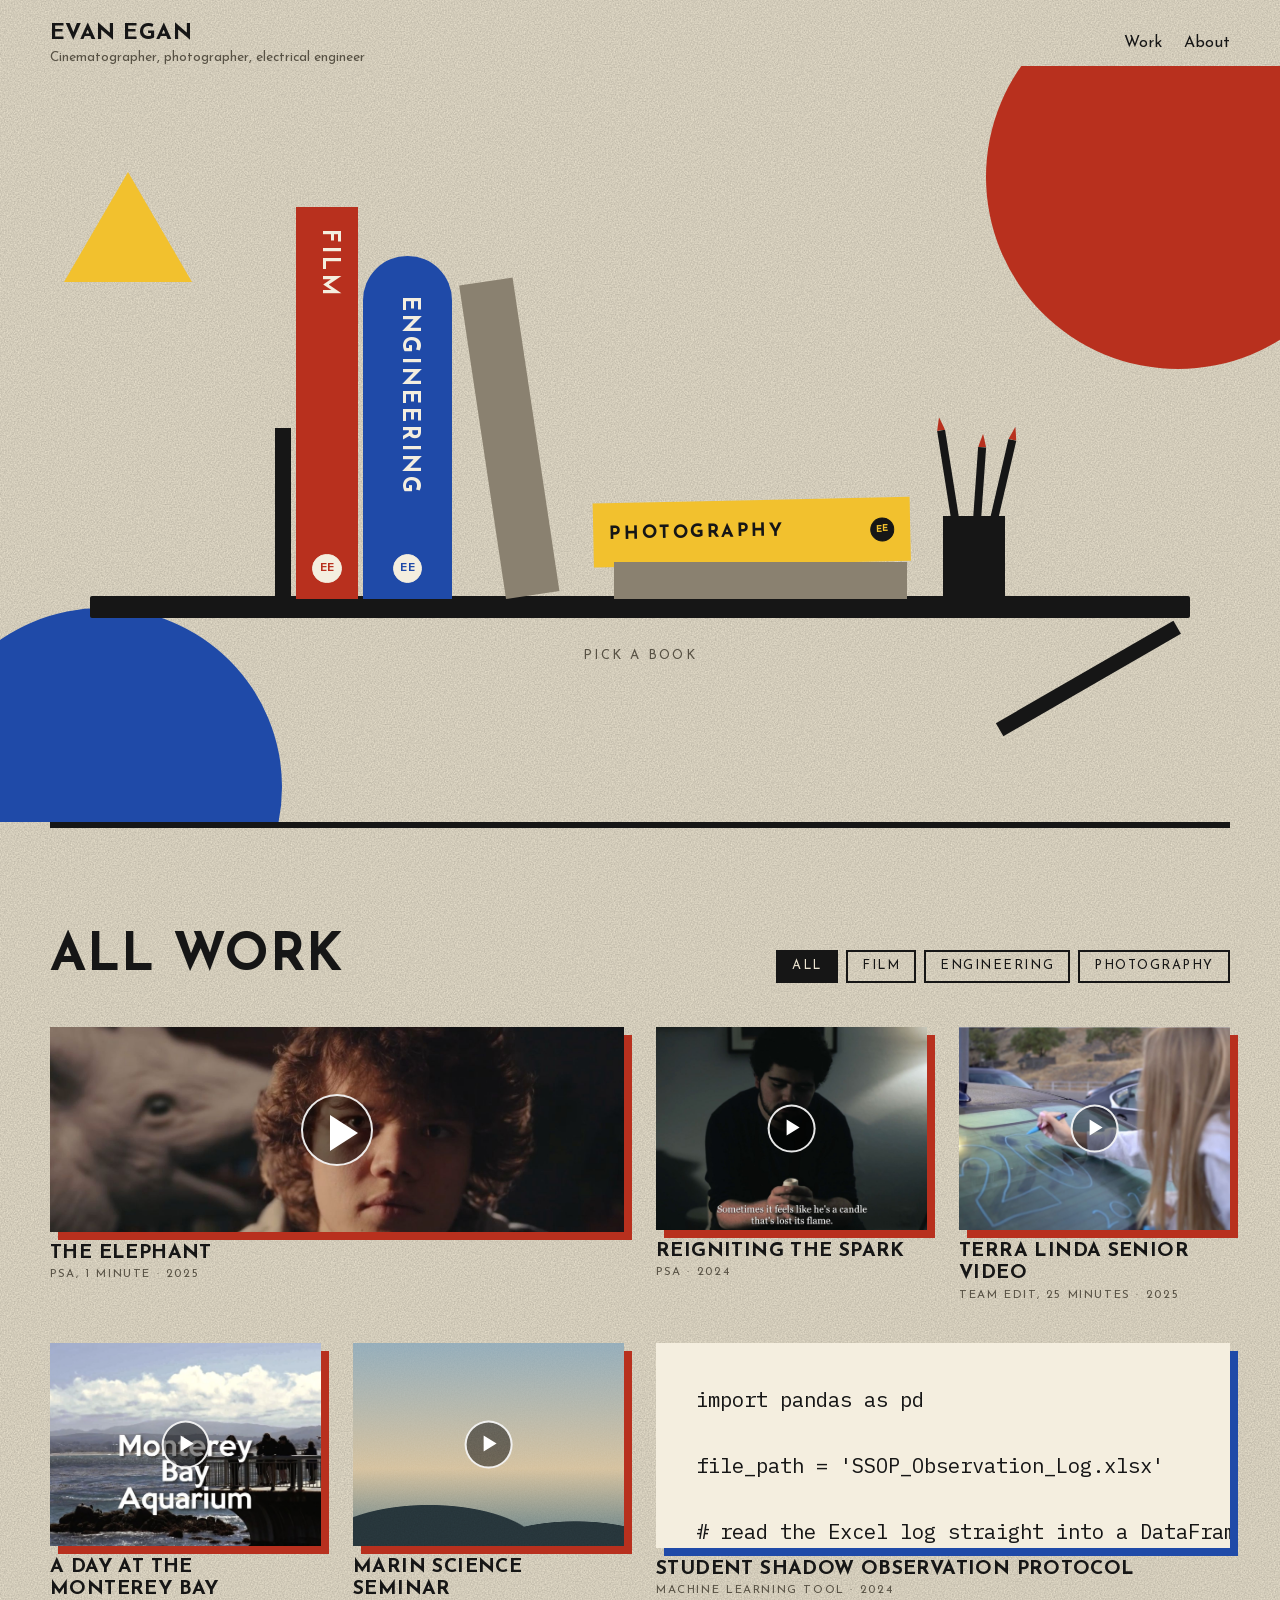
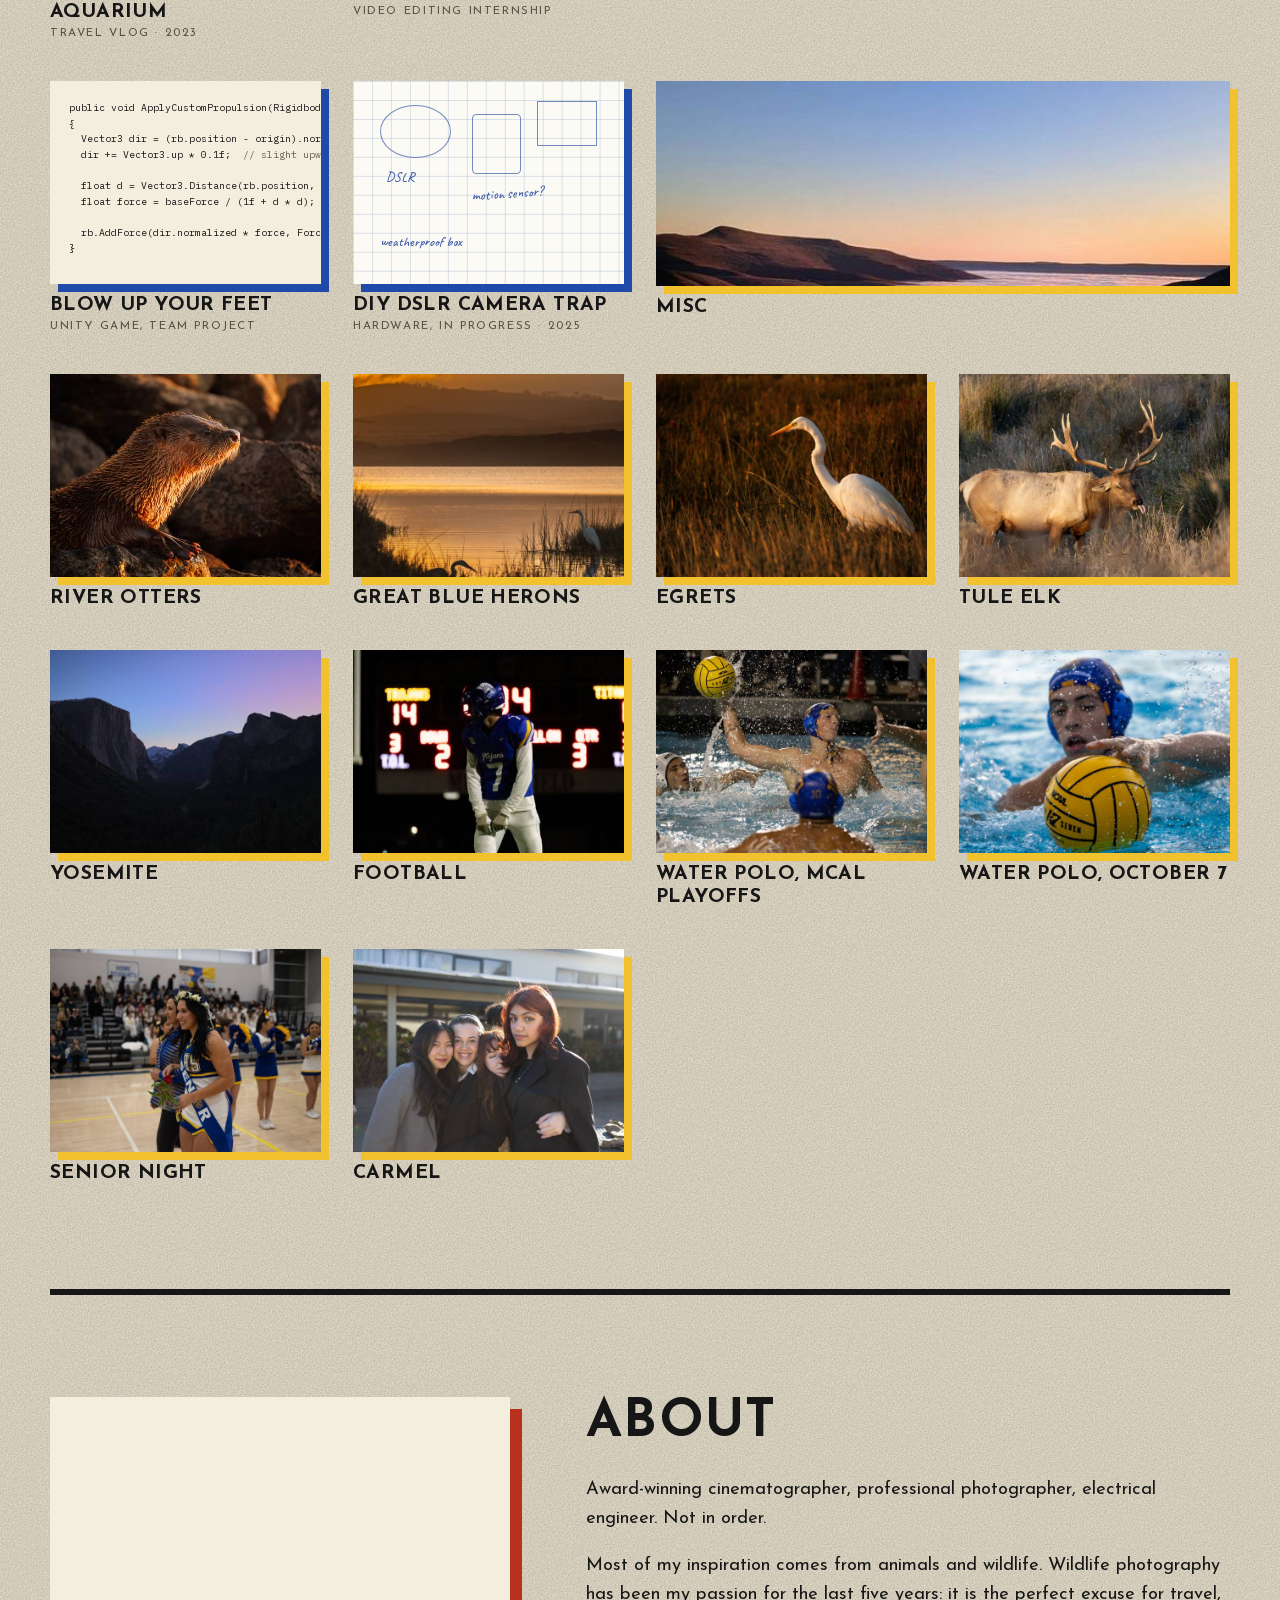
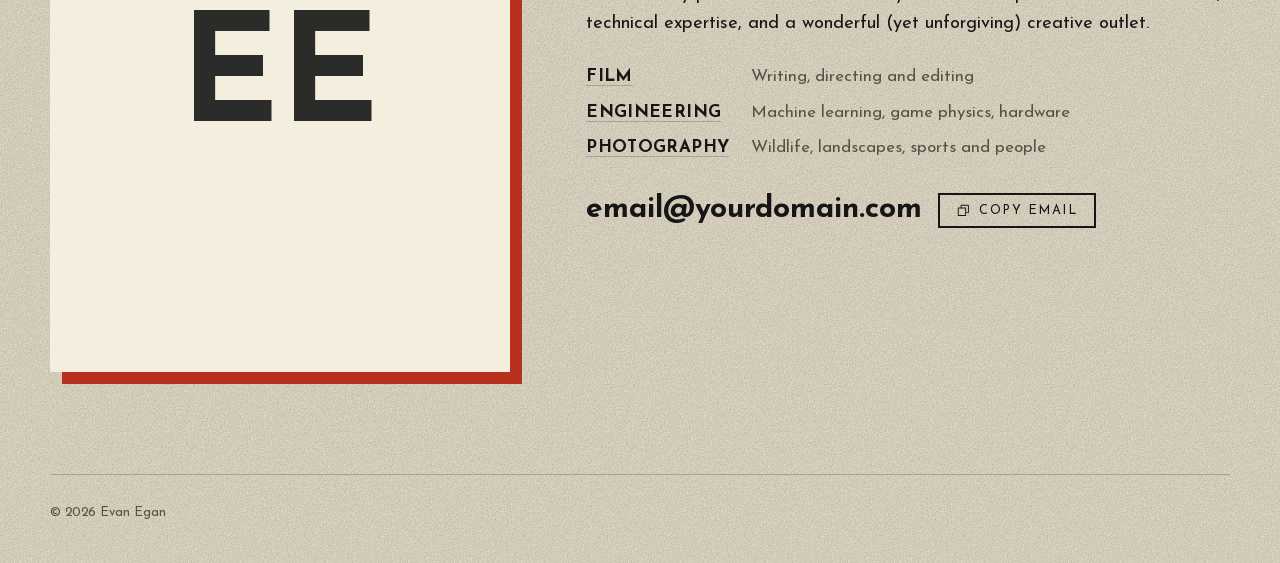
==== index.html @ d3a8f688 "Portfolio: Bauhaus bookshelf with photo, film and engineering books Static site, no build step. Cont" ====
<!doctype html>
<html lang="en">
<head>
<meta charset="utf-8">
<meta name="viewport" content="width=device-width, initial-scale=1, viewport-fit=cover">
<title>Evan Egan | Films, photographs, design &amp; software</title>
<meta name="description" content="Portfolio of Evan Egan: films, photographs, design and software, arranged as books on a shelf.">
<meta property="og:title" content="Evan Egan">
<meta property="og:description" content="Films, photographs, design and software, arranged as books on a shelf.">
<meta property="og:type" content="website">
<meta name="theme-color" content="#ece4d0">
<link rel="icon" href="data:image/svg+xml,%3Csvg xmlns='http://www.w3.org/2000/svg' viewBox='0 0 64 64'%3E%3Crect width='64' height='64' rx='14' fill='%23b8301e'/%3E%3Ctext x='32' y='42' font-family='Georgia,serif' font-size='28' text-anchor='middle' fill='%23f4eedf'%3EEE%3C/text%3E%3C/svg%3E">
<link rel="preload" href="assets/fonts/JosefinSans-normal-400_700.woff2" as="font" type="font/woff2" crossorigin>
<link rel="stylesheet" href="fonts.css">
<link rel="stylesheet" href="styles.css">
</head>
<body>
<!--BODY-->

<div id="site">
  <header class="site-head" id="top">
    <a class="brand" href="#top"><h1 class="name" id="siteName">Evan Egan</h1><span class="role" id="siteRole"></span></a>
    <nav class="nav" aria-label="Sections"><a href="#work">Work</a><a href="#about">About</a></nav>
  </header>

  <main>
    <section class="hero" aria-label="Bookshelf">
      <div class="decor" id="decor" aria-hidden="true"></div>
      <div class="scene" id="scene"><div class="row" id="row"></div><div class="plank"></div></div>
      <p class="hint">Pick a book</p>
    </section>

    <hr class="rule">

    <section class="section" id="work" aria-labelledby="workTitle">
      <div class="sec-head">
        <h2 class="sec-title" id="workTitle">All work</h2>
        <div class="filters" id="filters" role="group" aria-label="Filter by discipline"></div>
      </div>
      <ul class="cards" id="cards"></ul>
    </section>

    <hr class="rule">

    <section class="section" id="about" aria-labelledby="aboutTitle">
      <div class="about-grid">
        <div class="portrait" id="portrait"></div>
        <div class="about-text">
          <h2 class="sec-title" id="aboutTitle">About</h2>
          <div id="aboutText"></div>
          <dl class="disc" id="disc"></dl>
          <div class="contact" data-copy-scope>
            <p class="avail" id="avail"></p>
            <div class="email-row"><span class="email" id="email" data-copy-src></span><button class="btn" id="copyEmail" data-copy="">Copy email</button></div>
            <div class="email-row" id="resumeRow"></div>
            <ul class="links" id="links"></ul>
          </div>
        </div>
      </div>
    </section>
  </main>

  <footer class="site-foot"><span id="copyright"></span><span id="loc"></span></footer>
</div>

<div class="reader" id="reader" hidden role="dialog" aria-modal="true" aria-labelledby="rTitle">
  <div class="r-top">
    <button class="btn" id="closeBtn">← Shelf</button>
    <h2 class="r-title" id="rTitle"></h2>
    <div class="r-actions"><button class="btn hide-sm" id="tocBtn">Contents</button><button class="btn hide-sm" id="shareBtn">Copy link</button></div>
  </div>
  <div class="stage">
    <div class="spread" id="spread"><div class="page" id="pageL"></div><div class="page" id="pageR"></div></div>
  </div>
  <div class="r-bot">
    <button class="btn" id="prevBtn" aria-label="Previous page">←</button>
    <div class="scrub"><div class="scrub-bar" id="scrubBar" role="group" aria-label="Sections"></div><p class="scrub-label" id="scrubLabel"></p></div>
    <button class="btn" id="nextBtn" aria-label="Next page">→</button>
  </div>
  <p class="sr-only" aria-live="polite" id="live"></p>
</div>

<div class="lightbox" id="lb" hidden role="dialog" aria-modal="true" aria-label="Media viewer">
  <div class="lb-top"><span class="lb-count" id="lbCount"></span><button class="btn" id="lbClose">Close</button></div>
  <div class="lb-stage"><div class="lb-media" id="lbMedia"></div></div>
  <div class="lb-bot"><button class="btn" id="lbPrev" aria-label="Previous">←</button><p class="lb-cap" id="lbCap"></p><button class="btn" id="lbNext" aria-label="Next">→</button></div>
</div>

<noscript><p style="padding:24px;font:16px/1.5 system-ui,sans-serif">This portfolio needs JavaScript to open its books. Write to email@yourdomain.com and I’ll send links directly.</p></noscript>

<script src="assets/photos/ratios.js"></script>
<script src="content.js"></script>
<script src="app.js"></script>
<!--/BODY-->
</body>
</html>
---- fonts.css ----
/* Self-hosted Google Fonts (SIL Open Font License), latin subset. */
@font-face {
  font-family: 'Archivo';
  font-style: normal;
  font-weight: 400 800;
  font-stretch: 62% 125%;
  font-display: swap;
  src: url(assets/fonts/Archivo-normal-400_800.woff2) format('woff2');
  unicode-range: U+0000-00FF, U+0131, U+0152-0153, U+02BB-02BC, U+02C6, U+02DA, U+02DC, U+0304, U+0308, U+0329, U+2000-206F, U+20AC, U+2122, U+2191, U+2193, U+2212, U+2215, U+FEFF, U+FFFD;
}
@font-face {
  font-family: 'Caveat';
  font-style: normal;
  font-weight: 500 700;
  font-display: swap;
  src: url(assets/fonts/Caveat-normal-500_700.woff2) format('woff2');
  unicode-range: U+0000-00FF, U+0131, U+0152-0153, U+02BB-02BC, U+02C6, U+02DA, U+02DC, U+0304, U+0308, U+0329, U+2000-206F, U+20AC, U+2122, U+2191, U+2193, U+2212, U+2215, U+FEFF, U+FFFD;
}
@font-face {
  font-family: 'IBM Plex Mono';
  font-style: normal;
  font-weight: 400;
  font-display: swap;
  src: url(assets/fonts/IBMPlexMono-normal-400.woff2) format('woff2');
  unicode-range: U+0000-00FF, U+0131, U+0152-0153, U+02BB-02BC, U+02C6, U+02DA, U+02DC, U+0304, U+0308, U+0329, U+2000-206F, U+20AC, U+2122, U+2191, U+2193, U+2212, U+2215, U+FEFF, U+FFFD;
}
@font-face {
  font-family: 'IBM Plex Mono';
  font-style: normal;
  font-weight: 500;
  font-display: swap;
  src: url(assets/fonts/IBMPlexMono-normal-500.woff2) format('woff2');
  unicode-range: U+0000-00FF, U+0131, U+0152-0153, U+02BB-02BC, U+02C6, U+02DA, U+02DC, U+0304, U+0308, U+0329, U+2000-206F, U+20AC, U+2122, U+2191, U+2193, U+2212, U+2215, U+FEFF, U+FFFD;
}
@font-face {
  font-family: 'Josefin Sans';
  font-style: normal;
  font-weight: 400 700;
  font-display: swap;
  src: url(assets/fonts/JosefinSans-normal-400_700.woff2) format('woff2');
  unicode-range: U+0000-00FF, U+0131, U+0152-0153, U+02BB-02BC, U+02C6, U+02DA, U+02DC, U+0304, U+0308, U+0329, U+2000-206F, U+20AC, U+2122, U+2191, U+2193, U+2212, U+2215, U+FEFF, U+FFFD;
}
---- styles.css ----
/* Layout: the shelf is the hero; under it sit the full work grid and the about sheet.
   Books open into a reader over a dimmed view of the page.
   Bauhaus: cream ground, primary red / blue / yellow and black, Josefin Sans, square corners throughout.
   One accent (red) for interface states. */
:root{
  --noise:url("data:image/svg+xml,%3Csvg xmlns='http://www.w3.org/2000/svg' width='220' height='220'%3E%3Cfilter id='n'%3E%3CfeTurbulence type='fractalNoise' baseFrequency='.7' numOctaves='3' stitchTiles='stitch'/%3E%3CfeColorMatrix values='0 0 0 0 0 0 0 0 0 0 0 0 0 0 0 0 0 0 .22 0'/%3E%3C/filter%3E%3Crect width='220' height='220' filter='url(%23n)'/%3E%3C/svg%3E");
  --u:1.2px; --gutter:16px;
  --f-mono:'IBM Plex Mono',ui-monospace,Menlo,monospace; --f-hand:'Caveat','Bradley Hand',cursive;
  --plank-fill:transparent; --book-fill:transparent;
  --bgc:#ece4d0; --bg:var(--noise),#ece4d0;
  --ink:#161616; --muted:#575144; --faint:rgba(22,22,22,.22);
  --veil:rgba(22,20,17,.8); --veil-strong:rgba(14,13,11,.94);   /* the page behind an open book is dimmed, not hidden */
  --paper:#f4eedf; --paper-bg:#f4eedf; --paper-ink:#161616; --paper-muted:#665e4e; --edge:#d8cfb8; --pencil:#b8301e; --accent:#b8301e; --link:#b8301e;
  --f-spine:'Josefin Sans',sans-serif; --f-title:'Josefin Sans',sans-serif; --f-body:'Josefin Sans',sans-serif; --f-ui:'Josefin Sans',sans-serif;
  --sp-size:17; --sp-weight:700; --sp-case:uppercase; --sp-ls:.14em; --t-weight:700; --t-case:uppercase; --t-ls:.02em;
  --line:#161616; --line-w:3px; --radius:0px;
  --b1:#b8301e; --b2:#1f4aa8; --b3:#f2c12e; --b4:#161616; --b5:#f4eedf; --b6:#8a8170;
  --f1:#f4eedf; --f2:#f4eedf; --f3:#161616; --f4:#f2c12e; --f5:#161616; --f6:#f4eedf;
  --pp:#f7f3e8; --pp-ink:#161616; --pp-muted:#665e4e; --pp-edge:#ddd5c0;   /* photo book paper */
}
/* ===== base ===== */
*{box-sizing:border-box}
[hidden]{display:none!important}
html{scroll-behavior:smooth}
body{margin:0;background:var(--bg);background-color:var(--bgc);color:var(--ink);font-family:var(--f-body);font-size:17px;line-height:1.5;padding-inline:var(--gutter);-webkit-font-smoothing:antialiased}
.ico{width:1.15em;height:1.15em;fill:currentColor;flex:none}
body.locked{overflow:hidden}
img{max-width:100%}
button{font:inherit;color:inherit}
a{color:inherit}
:focus-visible{outline:2px solid var(--accent);outline-offset:3px}
.sr-only{position:absolute;width:1px;height:1px;margin:-1px;padding:0;overflow:hidden;clip:rect(0 0 0 0);white-space:nowrap;border:0}
/* header */
.site-head{position:relative;z-index:3;display:flex;align-items:center;flex-wrap:wrap;gap:14px 28px;max-width:1180px;margin:0 auto;padding-block:22px 0}
.brand{display:flex;flex-direction:column;gap:3px;text-decoration:none;margin-right:auto;min-width:0}
.brand .name{margin:0;font-family:var(--f-title);font-weight:var(--t-weight);text-transform:var(--t-case);letter-spacing:var(--t-ls);font-size:1.4rem;line-height:1.05}
.brand .role{font-family:var(--f-ui);font-size:.86rem;color:var(--muted);line-height:1.3}
.nav{display:flex;gap:22px}
.nav a{font-family:var(--f-ui);text-decoration:none;font-size:1rem;padding-block:4px;border-bottom:var(--line-w) solid transparent}
.nav a:hover{border-bottom-color:currentColor}
/* hero + shelf */
.hero{position:relative;margin-inline:calc(var(--gutter) * -1);padding-inline:var(--gutter);min-height:clamp(520px,84vh,980px);min-height:clamp(520px,84dvh,980px);display:flex;flex-direction:column;justify-content:center;padding-block:56px 72px;overflow:hidden}
.decor{position:absolute;inset:0;pointer-events:none;z-index:0}
.decor .d{position:absolute}
.scene{position:relative;z-index:1;width:100%;max-width:1100px;margin:0 auto}
.row{display:flex;align-items:flex-end;justify-content:center;gap:calc(var(--u)*4);padding-inline:calc(var(--u)*24);position:relative;z-index:2;margin-bottom:calc(var(--line-w) * -1)}
.plank{position:relative;height:calc(var(--u)*20);border:var(--line-w) solid var(--line);background:var(--plank-fill);border-radius:2px}
.hint{position:relative;z-index:1;text-align:center;margin:28px 0 0;font-family:var(--f-hand);font-size:1.15rem;color:var(--muted)}
.hint{font-family:var(--f-ui);font-size:.82rem;letter-spacing:.18em;text-transform:uppercase}
.book{position:relative;flex:none;width:calc(var(--w) * var(--u));height:calc(var(--h) * var(--u));
  background:var(--fill,var(--book-fill));border:var(--line-w) solid var(--line);color:var(--line);
  border-radius:calc(var(--u)*3) calc(var(--u)*3) 0 0;padding:calc(var(--u)*16) 0 calc(var(--u)*12);
  display:flex;flex-direction:column;align-items:center;justify-content:space-between;gap:calc(var(--u)*8);cursor:pointer;font-family:var(--f-spine);
  transition:transform .32s cubic-bezier(.3,.7,.3,1);animation:rise .7s cubic-bezier(.2,.7,.2,1) backwards;animation-delay:calc(var(--i,0) * 70ms + 120ms)}
.book:hover,.book:focus-visible{transform:translateY(calc(var(--u)*-12))}
.book.pulled{transform:translateY(calc(var(--u)*-44));transition-duration:.24s}
.sp-title{writing-mode:vertical-rl;font-size:calc(var(--u) * var(--sp-size));font-weight:var(--sp-weight);text-transform:var(--sp-case);letter-spacing:var(--sp-ls);line-height:1;white-space:nowrap}
.mark{display:grid;place-items:center;flex:none;width:calc(var(--u)*22);height:calc(var(--u)*22);border:1.5px solid currentColor;border-radius:50%;font-family:var(--f-spine);font-size:calc(var(--u)*8.5);font-weight:700;letter-spacing:.02em}
.peek{position:absolute;left:50%;bottom:calc(100% + var(--u)*14);transform:translate(-50%,6px);white-space:nowrap;writing-mode:horizontal-tb;font-family:var(--f-hand);font-size:max(15px,calc(var(--u)*17));line-height:1;color:var(--accent);opacity:0;pointer-events:none;transition:opacity .2s,transform .2s;text-transform:none;letter-spacing:0;font-weight:700}
.book:hover .peek,.book:focus-visible .peek{opacity:1;transform:translate(-50%,0)}
.ribbon{position:absolute;top:calc(var(--u)*-20);left:60%;width:calc(var(--u)*7);height:calc(var(--u)*32);background:var(--accent);z-index:-1;clip-path:polygon(0 0,100% 0,100% 100%,50% 84%,0 100%);transform:rotate(8deg);transform-origin:bottom}
.book:not(.marked) .ribbon{display:none}
.lean{transform:rotate(-8.5deg);transform-origin:bottom left;margin-left:calc(var(--u)*36);cursor:default;animation:none}
.lean:hover{transform:rotate(-8.5deg)}
.gap{width:calc(var(--u)*24);flex:none}
.stack{display:flex;flex-direction:column;align-items:center;flex:none}
.flat{height:calc(var(--h) * var(--u));border-radius:0 calc(var(--u)*4) calc(var(--u)*4) 0;flex-direction:row;padding:0 calc(var(--u)*12)}
.flat .sp-title{writing-mode:horizontal-tb;font-size:calc(var(--u) * var(--sp-size) * .8)}
.flat .mark{width:calc(var(--u)*18);height:calc(var(--u)*18);font-size:calc(var(--u)*7)}
.flat .peek{bottom:calc(100% + var(--u)*10)}
.flat.top{transform:rotate(-1.2deg) translateX(calc(var(--u)*-6));transform-origin:bottom}
.flat.top:hover,.flat.top:focus-visible{transform:rotate(-1.2deg) translate(calc(var(--u)*-6),calc(var(--u)*-6))}
.flat.top.pulled{transform:rotate(-1.2deg) translate(calc(var(--u)*-6),calc(var(--u)*-26))}
.flat.under{cursor:default;margin-top:calc(var(--line-w) * -1);animation:none}
.flat.under:hover{transform:none}
.bookend{flex:none;width:calc(var(--u)*12);height:calc(var(--u)*128);border:var(--line-w) solid var(--line);border-bottom:0}
.cup{flex:none;position:relative;width:calc(var(--u)*46);height:calc(var(--u)*62);margin-left:calc(var(--u)*14);border:var(--line-w) solid var(--line);border-radius:0 0 calc(var(--u)*7) calc(var(--u)*7)}
.pencil{position:absolute;bottom:60%;width:calc(var(--u)*6);height:calc(var(--u)*90);border:var(--line-w) solid var(--line);transform-origin:bottom;z-index:-1}
.pencil::before{content:"";position:absolute;top:calc(var(--u)*-10);left:calc(var(--line-w) * -1);right:calc(var(--line-w) * -1);height:calc(var(--u)*10);background:var(--line);clip-path:polygon(50% 0,100% 100%,0 100%)}
@keyframes rise{from{opacity:0;transform:translateY(calc(var(--u)*30))}}
/* look-specific shelf treatments */
.book{background:var(--c);color:var(--fc);border:0;border-radius:0}
.book[data-fill="5"]{border:3px solid #161616}
.book[data-fill="2"]{border-radius:calc(var(--w) * var(--u) / 2) calc(var(--w) * var(--u) / 2) 0 0;padding-top:calc(var(--u)*30)}
.mark{background:var(--fc);color:var(--c);border-color:var(--fc)}
.plank{background:#161616;border:0;height:calc(var(--u)*16)}
:is(.bookend,.cup,.pencil){background:#161616;border:0;border-radius:0}
.pencil::before{left:0;right:0;background:#b8301e}
.flat.under{background:#8a8170;border:0}
.lean{background:#8a8170;border:0}
.peek{font-family:var(--f-ui);font-size:max(12px,calc(var(--u)*12));text-transform:uppercase;letter-spacing:.14em;background:#161616;color:#f4eedf;padding:6px 10px 4px}
/* decor pieces */
/* sections */
.section{position:relative;z-index:1;max-width:1180px;margin:0 auto;padding-block:clamp(56px,8vw,104px)}
.rule{border:0;border-top:var(--line-w) solid var(--line);max-width:1180px;margin:0 auto;opacity:.75}
.rule{border-top-width:6px;opacity:1}
.sec-head{display:flex;align-items:end;justify-content:space-between;flex-wrap:wrap;gap:16px 28px;margin-bottom:clamp(28px,4vw,44px)}
.sec-title{margin:0;font-family:var(--f-title);font-weight:var(--t-weight);text-transform:var(--t-case);letter-spacing:var(--t-ls);font-size:clamp(30px,4.4vw,52px);line-height:1}
.filters{display:flex;flex-wrap:wrap;gap:8px}
.chip{font-family:var(--f-ui);font-size:.88rem;padding:6px 14px;border-radius:999px;border:1.5px solid var(--faint);background:transparent;cursor:pointer;line-height:1.3}
.chip:hover{border-color:var(--ink)}
.chip[aria-pressed="true"]{background:var(--ink);color:var(--bgc);border-color:var(--ink)}
.chip{border-radius:0}
.chip{font-size:.8rem;letter-spacing:.12em;text-transform:uppercase;border-width:2px;border-color:#161616}
.cards{list-style:none;margin:0;padding:0;display:grid;grid-template-columns:repeat(auto-fill,minmax(min(100%,250px),1fr));gap:clamp(24px,3vw,40px) clamp(20px,2.6vw,32px)}
.cards li[hidden]{display:none}
.card{display:flex;flex-direction:column;gap:10px;text-decoration:none;color:inherit}
.thumb{position:relative;display:block;aspect-ratio:4/3;overflow:hidden;container-type:inline-size;border:var(--line-w) solid var(--line);background:var(--paper-bg);border-radius:var(--radius);transition:transform .3s cubic-bezier(.3,.7,.3,1),box-shadow .3s}
.thumb>img{position:absolute;inset:0;width:100%;height:100%;object-fit:cover}
.card:hover .thumb,.card:focus-visible .thumb{transform:translateY(-4px) rotate(-.6deg)}
.thumb{border:0;box-shadow:8px 8px 0 var(--c)}
.card[data-slot="5"]{--c:#161616}
.card:hover .thumb{transform:translate(-3px,-3px);box-shadow:11px 11px 0 var(--c)}
.card-text{display:flex;flex-direction:column;gap:2px}
.card-kicker{font-family:var(--f-ui);font-size:.76rem;color:var(--muted);letter-spacing:.04em}
.card-title{font-family:var(--f-title);font-weight:var(--t-weight);text-transform:var(--t-case);letter-spacing:var(--t-ls);font-size:1.22rem;line-height:1.15}
.card-kicker{text-transform:uppercase;letter-spacing:.14em;font-size:.72rem}
.card:hover .card-title{text-decoration:underline;text-underline-offset:4px;text-decoration-thickness:1.5px}
.about-grid{display:grid;grid-template-columns:minmax(0,5fr) minmax(0,7fr);gap:clamp(32px,6vw,88px);align-items:start}
.portrait{position:relative;aspect-ratio:4/5;border:var(--line-w) solid var(--line);background:var(--paper-bg);display:grid;place-items:center;overflow:hidden;border-radius:var(--radius);transform:rotate(-1.2deg)}
.portrait img{position:absolute;inset:0;width:100%;height:100%;object-fit:cover}
.portrait .mono{font-family:var(--f-title);font-weight:var(--t-weight);font-size:clamp(72px,12vw,150px);line-height:1;color:var(--paper-ink);opacity:.9}
.portrait{border:0;transform:none;box-shadow:12px 12px 0 #b8301e}
.about-text{display:flex;flex-direction:column;gap:26px;min-width:0}
#aboutText{display:flex;flex-direction:column;gap:1em}
.about-text p{margin:0;font-size:1.14rem;line-height:1.6;max-width:60ch;text-wrap:pretty}
.disc{display:grid;grid-template-columns:auto 1fr;gap:10px 22px;margin:0;align-items:baseline}
.disc dt a{font-family:var(--f-title);font-weight:var(--t-weight);text-transform:var(--t-case);letter-spacing:var(--t-ls);text-decoration:none;border-bottom:1.5px solid var(--faint)}
.disc dt a:hover{border-bottom-color:currentColor}
.disc dd{margin:0;color:var(--muted)}
.contact{display:flex;flex-direction:column;gap:14px;padding-top:6px}
.avail{font-family:var(--f-hand);font-size:1.3rem;color:var(--accent);line-height:1.1}
.email-row{display:flex;flex-wrap:wrap;align-items:center;gap:10px 16px}
.email{font-family:var(--f-title);font-weight:var(--t-weight);font-size:clamp(20px,2.6vw,30px);user-select:all;overflow-wrap:anywhere;line-height:1.15}
.btn{display:inline-flex;align-items:center;gap:8px;font-family:var(--f-ui);font-size:.86rem;padding:8px 16px;border-radius:999px;border:1.5px solid var(--faint);background:transparent;color:var(--ink);cursor:pointer;text-decoration:none;line-height:1.2}
.btn:hover:not(:disabled){border-color:var(--ink)}
.btn:disabled{opacity:.3;cursor:default}
.btn.solid{background:var(--ink);color:var(--bgc);border-color:var(--ink)}
.btn{border-radius:0;border:2px solid #161616;font-size:.8rem;letter-spacing:.12em;text-transform:uppercase}
.links{list-style:none;margin:0;padding:0;display:flex;flex-wrap:wrap;gap:10px 22px}
.links a{display:inline-flex;align-items:center;gap:4px;font-family:var(--f-ui);text-decoration:none;border-bottom:1.5px solid var(--faint)}
.links a:hover{border-bottom-color:currentColor}
.site-foot{position:relative;z-index:1;max-width:1180px;margin:0 auto;padding-block:28px 40px;display:flex;justify-content:space-between;flex-wrap:wrap;gap:8px 24px;font-family:var(--f-ui);font-size:.82rem;color:var(--muted);border-top:1.5px solid var(--faint)}
/* ===== reader ===== */
.reader,.lightbox{--ink:#f4eedf;--muted:rgba(244,238,223,.72);--faint:rgba(244,238,223,.32);color:var(--ink)}
.reader .btn,.lightbox .btn{border-color:var(--ink);color:var(--ink)}
.reader .btn:hover:not(:disabled),.lightbox .btn:hover:not(:disabled){background:rgba(244,238,223,.12)}
.reader{position:fixed;inset:0;z-index:40;display:grid;grid-template-rows:auto minmax(0,1fr) auto;gap:12px;background:var(--veil);backdrop-filter:blur(6px) saturate(.85);-webkit-backdrop-filter:blur(6px) saturate(.85);
  padding:calc(env(safe-area-inset-top,0px) + 14px) var(--gutter) calc(env(safe-area-inset-bottom,0px) + 14px);animation:fade .3s ease-out}
.r-top,.r-bot{display:flex;align-items:center;justify-content:space-between;gap:12px;max-width:1160px;width:100%;margin:0 auto}
.r-title{margin:0;font-family:var(--f-title);font-weight:var(--t-weight);text-transform:var(--t-case);letter-spacing:var(--t-ls);font-size:1.15rem;text-align:center;flex:1;min-width:0;white-space:nowrap;overflow:hidden;text-overflow:ellipsis}
.r-actions{display:flex;gap:8px;justify-content:flex-end}
.r-top>.btn,.r-actions{flex:0 0 auto}
.stage{display:grid;place-items:center;min-height:0;overflow:hidden;animation:pop .45s cubic-bezier(.2,.7,.2,1)}
@keyframes fade{from{opacity:0}}
@keyframes pop{from{opacity:0;transform:translateY(30px) scale(.96)}}
.scrub{flex:1;min-width:0;display:flex;flex-direction:column;align-items:center;gap:8px}
.scrub-bar{display:flex;gap:4px;width:min(560px,100%)}
.scrub-bar button{flex:1;height:18px;border:0;background:transparent;padding:0;cursor:pointer;position:relative}
.scrub-bar button::after{content:"";position:absolute;left:0;right:0;top:50%;height:3px;margin-top:-1.5px;background:var(--faint);border-radius:2px;transition:background .2s,height .2s,margin .2s}
.scrub-bar button:hover::after{background:var(--muted)}
.scrub-bar button[aria-current="true"]::after{background:var(--ink);height:6px;margin-top:-3px}
.scrub-label{margin:0;font-family:var(--f-ui);font-size:.86rem;color:var(--muted);white-space:nowrap;overflow:hidden;text-overflow:ellipsis;max-width:100%;font-variant-numeric:tabular-nums}
.scrub-label b{color:var(--ink);font-weight:inherit;margin-right:10px}
.spread{--pa:.71;--smax:540px;--sw:min(1140px,100%,calc((100vh - 170px) * var(--pa) * 2));--sw:min(1140px,100%,calc((100dvh - 170px) * var(--pa) * 2));position:relative;width:var(--sw);aspect-ratio:calc(var(--pa) * 2);display:grid;grid-template-columns:1fr 1fr;perspective:2800px;transition:transform .7s cubic-bezier(.5,.05,.2,1)}
.spread.closed{transform:translateX(-25%)}
.spread.single{--sw:min(var(--smax),100%,calc((100vh - 170px) * var(--pa)));--sw:min(var(--smax),100%,calc((100dvh - 170px) * var(--pa)));grid-template-columns:1fr;aspect-ratio:var(--pa)}
.spread.single #pageL{display:none}
.page{position:relative;container-type:inline-size;background:var(--paper-bg);color:var(--paper-ink);overflow:hidden}
.page.even{border-radius:4px 0 0 4px;box-shadow:-1px 1px 0 var(--edge),-3px 2px 0 var(--paper),-4px 3px 0 var(--edge),-6px 4px 0 var(--paper),-7px 5px 0 var(--edge),-16px 22px 40px -14px rgba(0,0,0,.45)}
.page.odd{border-radius:0 4px 4px 0;box-shadow:1px 1px 0 var(--edge),3px 2px 0 var(--paper),4px 3px 0 var(--edge),6px 4px 0 var(--paper),7px 5px 0 var(--edge),16px 22px 40px -14px rgba(0,0,0,.45)}
.page.even::after,.page.odd::after{content:"";position:absolute;top:0;bottom:0;width:12%;pointer-events:none;z-index:3}
.page.even::after{right:0;background:linear-gradient(90deg,transparent,rgba(0,0,0,.05) 60%,rgba(0,0,0,.16))}
.page.odd::after{left:0;background:linear-gradient(270deg,transparent,rgba(0,0,0,.05) 60%,rgba(0,0,0,.18))}
.spread.single .page{border-radius:3px 4px 4px 3px}
.page.void{visibility:hidden;box-shadow:none}
:is(.page.even,.page.odd){border-radius:0}
.page.cover{background:var(--c);color:var(--fc);border-radius:2px 6px 6px 2px;box-shadow:inset 6px 0 8px -4px rgba(0,0,0,.35),18px 24px 44px -16px rgba(0,0,0,.55)}
.page.cover::after{display:none}
.page.reverse{background:var(--paper-bg)}
.page.face{position:absolute;inset:0;backface-visibility:hidden;-webkit-backface-visibility:hidden}
.page.face.back{transform:rotateY(180deg)}
.leaf{position:absolute;top:0;bottom:0;width:50%;transform-style:preserve-3d;z-index:10;pointer-events:none}
.leaf.on-right{left:50%;transform-origin:left center}
.leaf.on-left{left:0;transform-origin:right center}
.leaf.on-full{left:0;width:100%;transform-origin:left center}
.shade{position:absolute;inset:0;z-index:4;pointer-events:none;opacity:0;background:linear-gradient(90deg,rgba(0,0,0,.28),rgba(0,0,0,.04) 45%,rgba(0,0,0,.18))}
.spread:not(.single) #pageR:not(.void):not(.cover){cursor:e-resize}
.spread:not(.single) #pageL:not(.void){cursor:w-resize}
.curl{position:absolute;right:0;bottom:0;width:0;height:0;z-index:5;pointer-events:none;background:linear-gradient(315deg,transparent 50%,color-mix(in srgb,var(--paper) 80%,#000) 50%,var(--paper) 80%);box-shadow:-3px -3px 6px rgba(0,0,0,.12);transition:width .25s,height .25s}
.spread:not(.single) #pageR:hover .curl{width:7cqw;height:7cqw}
.pg{position:absolute;inset:0;z-index:1;padding:8cqw 9cqw 6.5cqw;display:flex;flex-direction:column;gap:3cqw;overflow:auto;font-size:clamp(13px,2.8cqw,17px);line-height:1.5}
.even .pg{padding-right:10.5cqw}
.odd .pg{padding-left:10.5cqw}
.pg p{margin:0}
.folio{margin-top:auto;font-family:var(--f-ui);font-size:clamp(10px,1.9cqw,12px);letter-spacing:.06em;color:var(--paper-muted);display:flex;font-variant-numeric:tabular-nums;padding-top:2cqw}
.odd .folio{justify-content:flex-end}
.pg-label{margin:0;font-family:var(--f-ui);font-size:.78em;letter-spacing:.14em;text-transform:uppercase;color:var(--paper-muted);font-weight:400}
.cover-in{position:absolute;inset:6cqw 6cqw 6cqw 8cqw;z-index:3;padding:7cqw 7cqw;display:flex;flex-direction:column;border:var(--line-w) solid currentColor}
.cover-in{border:0}
.cv-title{margin:auto 0 0;font-family:var(--f-title);font-weight:var(--t-weight);text-transform:var(--t-case);letter-spacing:var(--t-ls);font-size:14cqw;line-height:.95;text-wrap:balance;overflow-wrap:anywhere}
.cv-sub{margin-top:3cqw;font-family:var(--f-ui);font-size:clamp(12px,3cqw,18px);opacity:.85}
.cv-mark{margin-top:8cqw;width:8cqw;height:8cqw;font-size:2.6cqw}
.tp-title{margin:0;font-family:var(--f-title);font-weight:var(--t-weight);text-transform:var(--t-case);letter-spacing:var(--t-ls);font-size:12cqw;line-height:.95;text-wrap:balance;overflow-wrap:anywhere}
.pg-title{justify-content:center}
.pg-title .lede{font-size:1.1em;text-wrap:pretty;max-width:34em}
.tp-meta{font-family:var(--f-ui);font-size:.8em;color:var(--paper-muted)}
.toc{list-style:none;margin:0;padding:0;display:flex;flex-direction:column}
.toc button{all:unset;box-sizing:border-box;cursor:pointer;display:grid;grid-template-columns:1fr auto 3em;align-items:baseline;gap:3cqw;padding:2cqw 0;width:100%;border-bottom:1px dashed color-mix(in srgb,var(--paper-ink) 30%,transparent)}
.toc button:hover .t{text-decoration:underline;text-underline-offset:3px}
.toc button:focus-visible{outline:2px solid var(--accent);outline-offset:2px}
.toc .t{font-family:var(--f-title);font-weight:var(--t-weight);text-transform:var(--t-case);letter-spacing:var(--t-ls);font-size:1.12em;line-height:1.2}
.toc .y,.toc .n{font-family:var(--f-ui);font-size:.8em;color:var(--paper-muted);font-variant-numeric:tabular-nums}
.toc .n{text-align:right}
.pg-contents{gap:4cqw}
.pg-contents .pg-label{margin-top:auto}
.ph{margin:0;font-family:var(--f-title);font-weight:var(--t-weight);text-transform:var(--t-case);letter-spacing:var(--t-ls);font-size:clamp(22px,6.6cqw,42px);line-height:1;text-wrap:balance}
.pmeta{font-family:var(--f-ui);font-size:.82em;color:var(--paper-muted);margin-top:-1cqw}
.body{display:flex;flex-direction:column;gap:.9em;text-wrap:pretty}
.facts{display:grid;grid-template-columns:auto 1fr;gap:.5em 4cqw;margin:0;font-size:.86em;padding-top:2.4cqw;border-top:1px dashed color-mix(in srgb,var(--paper-ink) 28%,transparent)}
.facts dt{font-family:var(--f-ui);font-size:.86em;letter-spacing:.08em;text-transform:uppercase;color:var(--paper-muted);padding-top:.12em}
.facts dd{margin:0}
.acts{display:flex;flex-wrap:wrap;gap:2cqw}
.act{display:inline-flex;align-items:center;gap:.5em;font-family:var(--f-ui);font-size:.84em;padding:.45em 1em;border:1.5px solid var(--paper-ink);border-radius:999px;background:transparent;color:var(--paper-ink);cursor:pointer;text-decoration:none;line-height:1.2}
.act:hover{background:var(--paper-ink);color:var(--paper)}
.act.copied{background:var(--paper-ink);color:var(--paper)}
.act{border-radius:0}
.act{border-width:2px;text-transform:uppercase;letter-spacing:.1em;font-size:.76em}
.note{font-family:var(--f-hand);font-size:1.3em;line-height:1.05;color:var(--pencil);transform:rotate(-2deg);align-self:flex-end;max-width:62%;text-align:right;margin-top:auto}
.pg-text{justify-content:flex-start}
.pg-text .ph{margin-top:auto}
.pg-plate{justify-content:center}
.plate{margin:auto 0;display:flex;flex-direction:column;gap:2.2cqw;min-height:0}
.plate figcaption{font-family:var(--f-ui);font-size:clamp(10px,1.9cqw,12.5px);color:var(--paper-muted);line-height:1.4}
.zoom{all:unset;box-sizing:border-box;display:block;cursor:zoom-in;position:relative;width:100%}
.zoom:focus-visible{outline:2px solid var(--accent);outline-offset:3px}
.zoom>img{display:block;width:100%;max-height:96cqw;object-fit:contain;margin:0 auto}
.vid{position:relative;display:block}
.vid>img{width:100%;aspect-ratio:16/9;object-fit:cover}
.vid-blank{display:block;aspect-ratio:16/9;background:#111}
.play{position:absolute;left:50%;top:50%;width:11cqw;height:11cqw;max-width:72px;max-height:72px;transform:translate(-50%,-50%);border-radius:50%;background:rgba(0,0,0,.45);border:2px solid rgba(255,255,255,.9)}
.play::after{content:"";position:absolute;left:39%;top:29%;border-left:3cqw solid #fff;border-top:2cqw solid transparent;border-bottom:2cqw solid transparent}
.pg-fin{align-items:center;justify-content:center}
.fin-ico{margin:auto;width:9cqw;height:9cqw;color:var(--paper-muted)}
.fin{margin:auto;font-family:var(--f-title);font-size:9cqw;color:var(--paper-muted);line-height:1}
.pg-blank{align-items:center;justify-content:center;text-align:center;gap:2cqw}
.pg-blank .ph{font-size:9cqw}
.pg-end{justify-content:center;gap:4cqw}
.pg-end .ph{font-size:8cqw}
.end-email{font-family:var(--f-title);font-weight:var(--t-weight);font-size:clamp(15px,4.4cqw,26px);overflow-wrap:anywhere;user-select:all;line-height:1.2}
.end-books{display:flex;flex-wrap:wrap;gap:1.6cqw}
.pg-back{align-items:center;justify-content:center}
.pg-back .mark{width:12cqw;height:12cqw;font-size:4cqw;color:var(--paper-muted)}
.endpaper-pat{background:radial-gradient(circle at 25% 25%,color-mix(in srgb,var(--c) 30%,transparent) 0 1.1cqw,transparent 1.2cqw) 0 0/7cqw 7cqw,color-mix(in srgb,var(--c) 14%,var(--paper))}
/* ===== book formats ===== */
/* photo book: square pages packed edge to edge, thin gutters, running feet. Built to hold hundreds of photos. */
.spread[data-format="photo"]{--pa:1;--smax:640px;--m:3.2cqw;--mb:6.2cqw;--g:.9cqw;
  --paper:var(--pp);--paper-bg:var(--pp);--paper-ink:var(--pp-ink);--paper-muted:var(--pp-muted);--edge:var(--pp-edge);
  --f-title:'Archivo',system-ui,sans-serif;--f-body:'Archivo',system-ui,sans-serif;--f-ui:'Archivo',system-ui,sans-serif}
.spread[data-format="photo"]:not(.single){--sw:min(1680px,100%,calc((100vh - 150px) * 2));--sw:min(1680px,100%,calc((100dvh - 150px) * 2))}
.spread[data-format="photo"] .page{text-shadow:none}
.spread[data-format="photo"] .page::before{content:"";position:absolute;inset:0;background-image:var(--noise);opacity:.18;mix-blend-mode:multiply;pointer-events:none;z-index:0}
.spread[data-format="photo"] .page.even::after{background:linear-gradient(90deg,transparent 80%,rgba(0,0,0,.05) 94%,rgba(0,0,0,.14))}
.spread[data-format="photo"] .page.odd::after{background:linear-gradient(270deg,transparent 80%,rgba(0,0,0,.05) 94%,rgba(0,0,0,.15))}
.page.ph-endpaper{background:var(--c)}
.page.ph-endpaper::before{opacity:.55!important}
.ph-text{position:absolute;inset:0;z-index:1;padding:8cqw 8cqw 9cqw;display:flex;flex-direction:column;justify-content:flex-end;gap:2cqw;
  font-family:'Archivo',system-ui,sans-serif;font-weight:400;font-size:clamp(11px,1.9cqw,15px);line-height:1.55;color:var(--paper-ink);overflow:auto}
.ph-text p{margin:0}
.ph-center{justify-content:center;align-items:center;text-align:center}
.ph-t{margin:0;font-family:'Archivo',system-ui,sans-serif;font-weight:500;font-size:clamp(15px,3.1cqw,26px);letter-spacing:.005em;line-height:1.15}
.ph-small{font-family:'IBM Plex Mono',ui-monospace,monospace;font-size:clamp(9px,1.45cqw,11.5px);letter-spacing:.06em;text-transform:uppercase;color:var(--paper-muted)}
.ph-fore{max-width:32em;text-wrap:pretty}
.ph-toc-pg{justify-content:flex-start;gap:3.4cqw}
.ph-toc-part{display:flex;flex-direction:column;gap:1cqw}
.ph-toc{list-style:none;margin:0;padding:0;display:flex;flex-direction:column}
.ph-toc button{all:unset;box-sizing:border-box;cursor:pointer;display:grid;grid-template-columns:1fr 3em 2.6em;gap:1em;width:100%;padding:.42em 0;border-bottom:1px solid color-mix(in srgb,var(--paper-ink) 14%,transparent);font-variant-numeric:tabular-nums}
.ph-toc button:hover .t{text-decoration:underline;text-underline-offset:3px}
.ph-toc button:focus-visible{outline:2px solid var(--accent);outline-offset:2px}
.ph-toc .c,.ph-toc .n{font-family:'IBM Plex Mono',ui-monospace,monospace;font-size:.82em;color:var(--paper-muted);text-align:right}
.ph-part{justify-content:space-between}
.ph-part-t{margin:0;font-family:'Archivo',system-ui,sans-serif;font-weight:600;font-stretch:80%;font-size:clamp(28px,9cqw,76px);line-height:.9;letter-spacing:-.01em;text-wrap:balance}
.ph-grid{position:absolute;z-index:1;top:var(--m);left:var(--m);right:var(--m);bottom:var(--mb);display:grid;gap:var(--g)}
.ph-cell{position:relative;overflow:hidden;min-width:0;min-height:0;background:color-mix(in srgb,var(--paper-ink) 9%,var(--paper))}
.ph-zoom{all:unset;box-sizing:border-box;position:absolute;inset:0;display:block;cursor:zoom-in}
.ph-zoom:focus-visible{outline:2px solid var(--accent);outline-offset:-3px}
.ph-zoom>img,.ph-zoom>.art{position:absolute;inset:0;width:100%;height:100%;object-fit:cover;transition:transform .5s cubic-bezier(.2,.7,.2,1)}
.ph-cell:hover .ph-zoom>img{transform:scale(1.025)}
.t-two{grid-template-rows:1fr 1fr}
.t-top2{grid-template-columns:1fr 1fr;grid-template-rows:2.2fr 1fr}
.t-top3{grid-template-columns:repeat(3,1fr);grid-template-rows:2.2fr 1fr}
.t-top2 .c0,.t-top3 .c0{grid-column:1/-1}
.t-six{grid-template-columns:1fr 1fr;grid-template-rows:repeat(3,1fr)}
.t-nine{grid-template-columns:repeat(3,1fr);grid-template-rows:repeat(3,1fr)}
.t-pp{grid-template-columns:1fr 1fr}
.t-p3{grid-template-columns:1.45fr 1fr;grid-template-rows:1fr 1fr}
.t-pl3{grid-template-columns:1.45fr 1fr;grid-template-rows:repeat(3,1fr)}
.t-p3 .c0,.t-pl3 .c0{grid-row:1/-1}
.t-pone{grid-template-columns:auto;justify-content:center}
.t-pone .ph-cell{aspect-ratio:2/3;height:100%}
.ph-bleed,.ph-half{position:absolute;inset:0;overflow:hidden;z-index:1}
.ph-half .ph-zoom{right:auto;width:200%}
.ph-half.R .ph-zoom{left:-100%}
.ph-open{position:absolute;z-index:1;top:var(--m);left:var(--m);right:var(--m);bottom:var(--mb);display:grid;gap:var(--g)}
.ph-open.is-l{grid-template-rows:auto 1fr}
.ph-open.is-l .ph-cell{aspect-ratio:3/2}
.ph-open.is-p{grid-template-columns:1.45fr 1fr}
.ph-open-text{display:flex;flex-direction:column;justify-content:flex-end;gap:1.2cqw;padding:1.6cqw .4cqw 0;font-family:'Archivo',system-ui,sans-serif;font-size:clamp(11px,1.85cqw,15px);line-height:1.5;color:var(--paper-ink);min-height:0;overflow:hidden}
.ph-open-text p{margin:0;max-width:34em}
.ph-open.is-p .ph-open-text{padding:0 0 0 1.4cqw}
.ph-foot{position:absolute;z-index:1;left:var(--m);right:var(--m);bottom:0;height:var(--mb);display:flex;align-items:center;gap:2cqw;
  font-family:'IBM Plex Mono',ui-monospace,monospace;font-size:clamp(8.5px,1.3cqw,11px);letter-spacing:.06em;text-transform:uppercase;color:var(--paper-muted);font-variant-numeric:tabular-nums}
.odd .ph-foot{flex-direction:row-reverse}
.spread.single .ph-foot{flex-direction:row-reverse;justify-content:space-between}
.ph-cover{position:absolute;inset:0;z-index:3;display:flex;flex-direction:column;align-items:center;justify-content:center;gap:2.6cqw;padding:8cqw;color:var(--fc)}
.ph-cover .tip{position:relative;width:62%;aspect-ratio:3/2;overflow:hidden;box-shadow:0 1px 2px rgba(0,0,0,.35),0 6px 16px -6px rgba(0,0,0,.45);outline:1px solid rgba(255,255,255,.18);outline-offset:-1px}
.ph-cover .tip>img,.ph-cover .tip>.art{position:absolute;inset:0;width:100%;height:100%;object-fit:cover}
.ph-cover-t{margin:3cqw 0 0;font-family:'Archivo',system-ui,sans-serif;font-weight:500;font-size:clamp(14px,3cqw,24px);letter-spacing:.14em;text-transform:uppercase}
.ph-cover-by{font-family:'Archivo',system-ui,sans-serif;font-size:clamp(10px,1.7cqw,13px);letter-spacing:.12em;text-transform:uppercase;opacity:.75}
.spread[data-format="photo"]{--t-weight:500;--t-case:none;--t-ls:.01em}
.ph-text .end-email{font-family:'Archivo',system-ui,sans-serif;font-weight:500;font-size:clamp(13px,2.4cqw,19px)}
.ph-text .end-books{display:flex;flex-wrap:wrap;gap:1.4cqw}
.ph-text .act{font-family:'Archivo',system-ui,sans-serif}
/* film programme: one wide still runs across the spread, synopsis left, credits right */
.film-pg{position:absolute;inset:0;z-index:1}
.band{position:absolute;left:0;right:0;top:0;height:46%;overflow:hidden;background:#0c0c0c}
.band.full{height:auto;aspect-ratio:16/9}
.band .zoom{all:unset;position:absolute;inset:0;cursor:pointer}
.band .zoom:focus-visible{outline:2px solid var(--accent);outline-offset:-3px}
.band-media{position:absolute;top:0;bottom:0;left:0;width:200%;display:block}
.band.R .band-media{left:-100%}
.band.full .band-media{width:100%}
.band-media>img{position:absolute;inset:0;width:100%;height:100%;object-fit:cover;object-position:center 38%}
.band-media>.art,.band-media>.vid-blank{position:absolute;inset:0;width:100%;height:100%;aspect-ratio:auto}
.band-play{position:absolute;top:50%;width:min(13cqw,84px);aspect-ratio:1;border-radius:50%;background:rgba(0,0,0,.42);border:2px solid rgba(255,255,255,.9);color:#fff;display:grid;place-items:center;pointer-events:none}
.band.L .band-play{right:0;transform:translate(50%,-50%)}
.band.R .band-play{left:0;transform:translate(-50%,-50%)}
.band.full .band-play{left:50%;transform:translate(-50%,-50%)}
.band-play .ico{width:38%;height:38%}
.film-body{position:absolute;left:0;right:0;bottom:0;top:46%;padding:6cqw 9cqw 6.5cqw;display:flex;flex-direction:column;gap:2.6cqw;overflow:auto;font-size:clamp(12.5px,2.6cqw,16px);line-height:1.5}
.even .film-body{padding-right:10.5cqw}
.odd .film-body{padding-left:10.5cqw}
.film-pg.one .film-body{top:calc(100cqw * 9 / 16)}
.film-pg.noband .film-body{top:0;justify-content:center}
.film-body p{margin:0}
.film-title{margin:0;font-family:'Archivo',system-ui,sans-serif;font-weight:750;font-stretch:72%;text-transform:uppercase;font-size:clamp(22px,7cqw,44px);line-height:.92;letter-spacing:.01em;text-wrap:balance;text-shadow:none}
.credits{display:grid;grid-template-columns:auto 1fr;gap:.55em 4cqw;margin:0;font-size:.9em}
.credits dt{font-family:var(--f-ui);font-size:.82em;color:var(--paper-muted);letter-spacing:.04em;padding-top:.1em;max-width:12em}
.credits dd{margin:0}
.film-body .credits{grid-template-columns:1fr;gap:.1em 0}
.film-body .credits dt{max-width:none}
.film-body .credits dd{margin-bottom:.75em}
.award{display:flex;align-items:center;gap:.55em;font-family:var(--f-ui);font-size:.92em;color:var(--accent);margin:0}
.award .ico{width:1.3em;height:1.3em}
.toc-award{width:.9em;height:.9em;vertical-align:-.08em;color:var(--accent)}
.film-body .note{margin-top:auto}
/* engineering notebook: problem, what I built, result; the code is a numbered figure */
.nb-part{display:flex;flex-direction:column;gap:.35em}
.nb-part p{margin:0;text-wrap:pretty}
.nb-h{margin:0;font-family:'IBM Plex Mono',ui-monospace,monospace;font-weight:500;font-size:.68em;letter-spacing:.14em;text-transform:uppercase;color:var(--paper-muted)}
.pk-nb-text .ph{margin-top:0;font-size:clamp(20px,5.6cqw,36px)}
.pk-nb-text .pg{font-size:clamp(11.5px,2.4cqw,15px);gap:2.4cqw}
.pk-nb-fig .plate figcaption b{color:var(--paper-ink);font-weight:500;margin-right:.5em}
.pk-nb-fig .credits{margin-top:1cqw}
/* generated placeholder art */
.art{position:relative;display:block}
.grainy{position:relative;overflow:hidden}
.grainy::after{content:"";position:absolute;inset:0;background-image:var(--noise);opacity:.6;mix-blend-mode:overlay;pointer-events:none}
.pv-frame{display:block}
.a-video .pv-frame{aspect-ratio:16/9;background:#0c0c0c;padding:5.5% 0}
.pv-scene{display:block;height:100%;position:relative;background:radial-gradient(ellipse 70% 40% at 28% 104%,var(--ground) 60%,transparent 61%),radial-gradient(ellipse 60% 30% at 82% 106%,var(--ground) 60%,transparent 61%),var(--sky)}
.a-photo{width:72%;margin:0 auto;aspect-ratio:4/5;background:var(--t);border:2.2cqw solid #fff;box-shadow:0 1px 3px rgba(0,0,0,.25)}
.a-photo.wide{width:100%;aspect-ratio:3/2}
.a-poster{width:72%;margin:0 auto;aspect-ratio:3/4;background:var(--pbg);color:var(--pfg);padding:6cqw 5cqw;display:flex;flex-direction:column;justify-content:flex-start;overflow:hidden;box-shadow:0 2px 10px -4px rgba(0,0,0,.35)}
.pd-word{font-family:'Archivo',sans-serif;font-weight:800;font-stretch:var(--pst,62%);font-size:var(--psz,15cqw);line-height:.84;text-transform:var(--ptt,uppercase);letter-spacing:-.01em;position:relative;z-index:1}
.pd-band{position:absolute;left:-10%;right:-10%;height:3.2cqw;background:var(--bc);transform:rotate(var(--br))}
.a-code{margin:0;font-family:'IBM Plex Mono',monospace;font-size:clamp(8.5px,1.9cqw,12.5px);line-height:1.6;background:color-mix(in srgb,var(--paper-ink) 6%,var(--paper));border:1px solid color-mix(in srgb,var(--paper-ink) 18%,transparent);padding:3.4cqw;overflow-x:auto;white-space:pre;color:var(--paper-ink);text-shadow:none}
.a-code .c{color:var(--paper-muted)}
.a-wave{display:flex;align-items:center;gap:.6cqw;height:26cqw;padding:0 1cqw;border-block:1px solid color-mix(in srgb,var(--paper-ink) 22%,transparent)}
.a-wave span{flex:1;background:var(--paper-ink);border-radius:1px;opacity:.82}
.a-sketch{aspect-ratio:1;position:relative;background:linear-gradient(rgba(43,93,158,.16) 1px,transparent 1px) 0 0/5cqw 5cqw,linear-gradient(90deg,rgba(43,93,158,.16) 1px,transparent 1px) 0 0/5cqw 5cqw,#fbfaf4;border:1px solid rgba(0,0,0,.12);color:#3b5aa8;overflow:hidden}
.a-sketch i{position:absolute;border:1.5px solid currentColor;border-radius:50%;opacity:.7}
.a-sketch b{position:absolute;font:500 clamp(14px,5cqw,30px)/1 'Caveat',cursive}
/* thumbnail-sized art fills the card */
.thumb .art{position:absolute;inset:0;width:auto;margin:0;border:0;box-shadow:none;aspect-ratio:auto}
.thumb .a-video{background:radial-gradient(ellipse 70% 40% at 28% 104%,var(--ground) 60%,transparent 61%),radial-gradient(ellipse 60% 30% at 82% 106%,var(--ground) 60%,transparent 61%),var(--sky)}
.thumb .a-photo{background:var(--t)}
.thumb .a-poster{padding:8cqw 7cqw}
.thumb .a-poster .pd-word{font-size:calc(var(--psz,15cqw) * .9)}
.thumb .a-code{padding:7cqw;font-size:max(9px,3.6cqw);background:var(--paper);border:0;overflow:hidden}
.thumb .a-wave{border:0;height:auto;padding:16% 6%;background:var(--paper)}
.thumb .a-sketch{background-size:7cqw 7cqw,7cqw 7cqw,auto}
.thumb .vid{position:absolute;inset:0}
.thumb .vid>img{position:absolute;inset:0;width:100%;height:100%;aspect-ratio:auto;object-fit:cover}
.thumb .play{width:18cqw;height:18cqw}
.thumb .play::after{border-left-width:5cqw;border-top-width:3.2cqw;border-bottom-width:3.2cqw}
/* missing media */
.img-missing{display:grid;place-items:center;width:100%;min-height:8em;padding:1em;text-align:center;font-family:var(--f-ui);font-size:.85rem;line-height:1.4;color:var(--paper-muted);border:1.5px dashed var(--faint);background:var(--paper)}
.thumb .img-missing,.portrait .img-missing{position:absolute;inset:0;min-height:0;border:0}
/* press feedback + scroll reveal */
.btn:active:not(:disabled),.act:active,.chip:active{transform:translateY(1px) scale(.97)}
.card:active .thumb{transform:scale(.985)}
@keyframes reveal{from{opacity:.15;transform:translateY(32px)}}
@media (prefers-reduced-motion:no-preference){
@supports (animation-timeline:view()){
.cards li,.about-grid>*{animation:reveal linear both;animation-timeline:view();animation-range:entry 0% cover 22%}
}
}
/* work grid rhythm: each book's first project runs double width */
@media (min-width:720px){
.cards{grid-auto-flow:dense}
.cards li.featured{grid-column:span 2}
.cards li.featured .thumb{aspect-ratio:2.8}
}
/* ===== lightbox ===== */
.lightbox{position:fixed;inset:0;z-index:70;display:grid;grid-template-rows:auto minmax(0,1fr) auto;gap:12px;background:var(--veil-strong);padding:calc(env(safe-area-inset-top,0px) + 14px) var(--gutter) calc(env(safe-area-inset-bottom,0px) + 14px);animation:fade .2s ease-out}
.lb-top,.lb-bot{display:flex;align-items:center;justify-content:space-between;gap:12px;max-width:1160px;width:100%;margin:0 auto}
.lb-count{font-family:var(--f-ui);font-size:.86rem;color:var(--muted);font-variant-numeric:tabular-nums}
.lb-stage{display:grid;place-items:center;min-height:0;min-width:0}
.lb-media{display:grid;place-items:center;max-width:100%;max-height:100%;min-height:0}
.lb-media img,.lb-media video{display:block;max-width:min(1400px,100%);max-height:calc(100dvh - 170px);object-fit:contain}
.lb-media iframe{display:block;width:min(1200px,calc(100vw - 32px),calc((100dvh - 170px) * 16 / 9));aspect-ratio:16/9;border:0;background:#000}
.lb-paper{width:min(720px,calc(100vw - 32px),calc((100dvh - 170px) * .8));aspect-ratio:.8;container-type:inline-size;background:var(--paper-bg);color:var(--paper-ink);display:flex;flex-direction:column;justify-content:center;padding:8cqw;overflow:hidden}
.lb-paper.wide{width:min(1100px,calc(100vw - 32px),calc((100dvh - 170px) * 1.6));aspect-ratio:1.6;padding:4cqw}
.lb-cap{margin:0;font-family:var(--f-ui);font-size:.92rem;color:var(--muted);text-align:center;flex:1;min-width:0}
.lb-cap b{color:var(--ink);font-weight:inherit}
.lb-cap>*+*{margin-left:14px}
.lb-cap a{display:inline-flex;align-items:center;gap:4px;color:var(--ink)}
@media (max-width:760px){
.r-actions .hide-sm{display:none}
}
@media (max-width:600px){
body{font-size:16px}
.site-head{padding-block:18px 0}
.brand{width:100%;margin-right:0}
.nav{margin-right:auto}
.hero{min-height:0;padding-block:72px 64px}
.decor .sm-hide,.scene .decor-obj{display:none!important}
.about-grid{grid-template-columns:1fr}
.portrait{max-width:300px}
.r-title{font-size:1rem}
}
@media (prefers-reduced-motion:reduce){
html{scroll-behavior:auto}
*,*::before,*::after{animation-duration:.01ms!important;animation-delay:0s!important;transition-duration:.01ms!important}
}
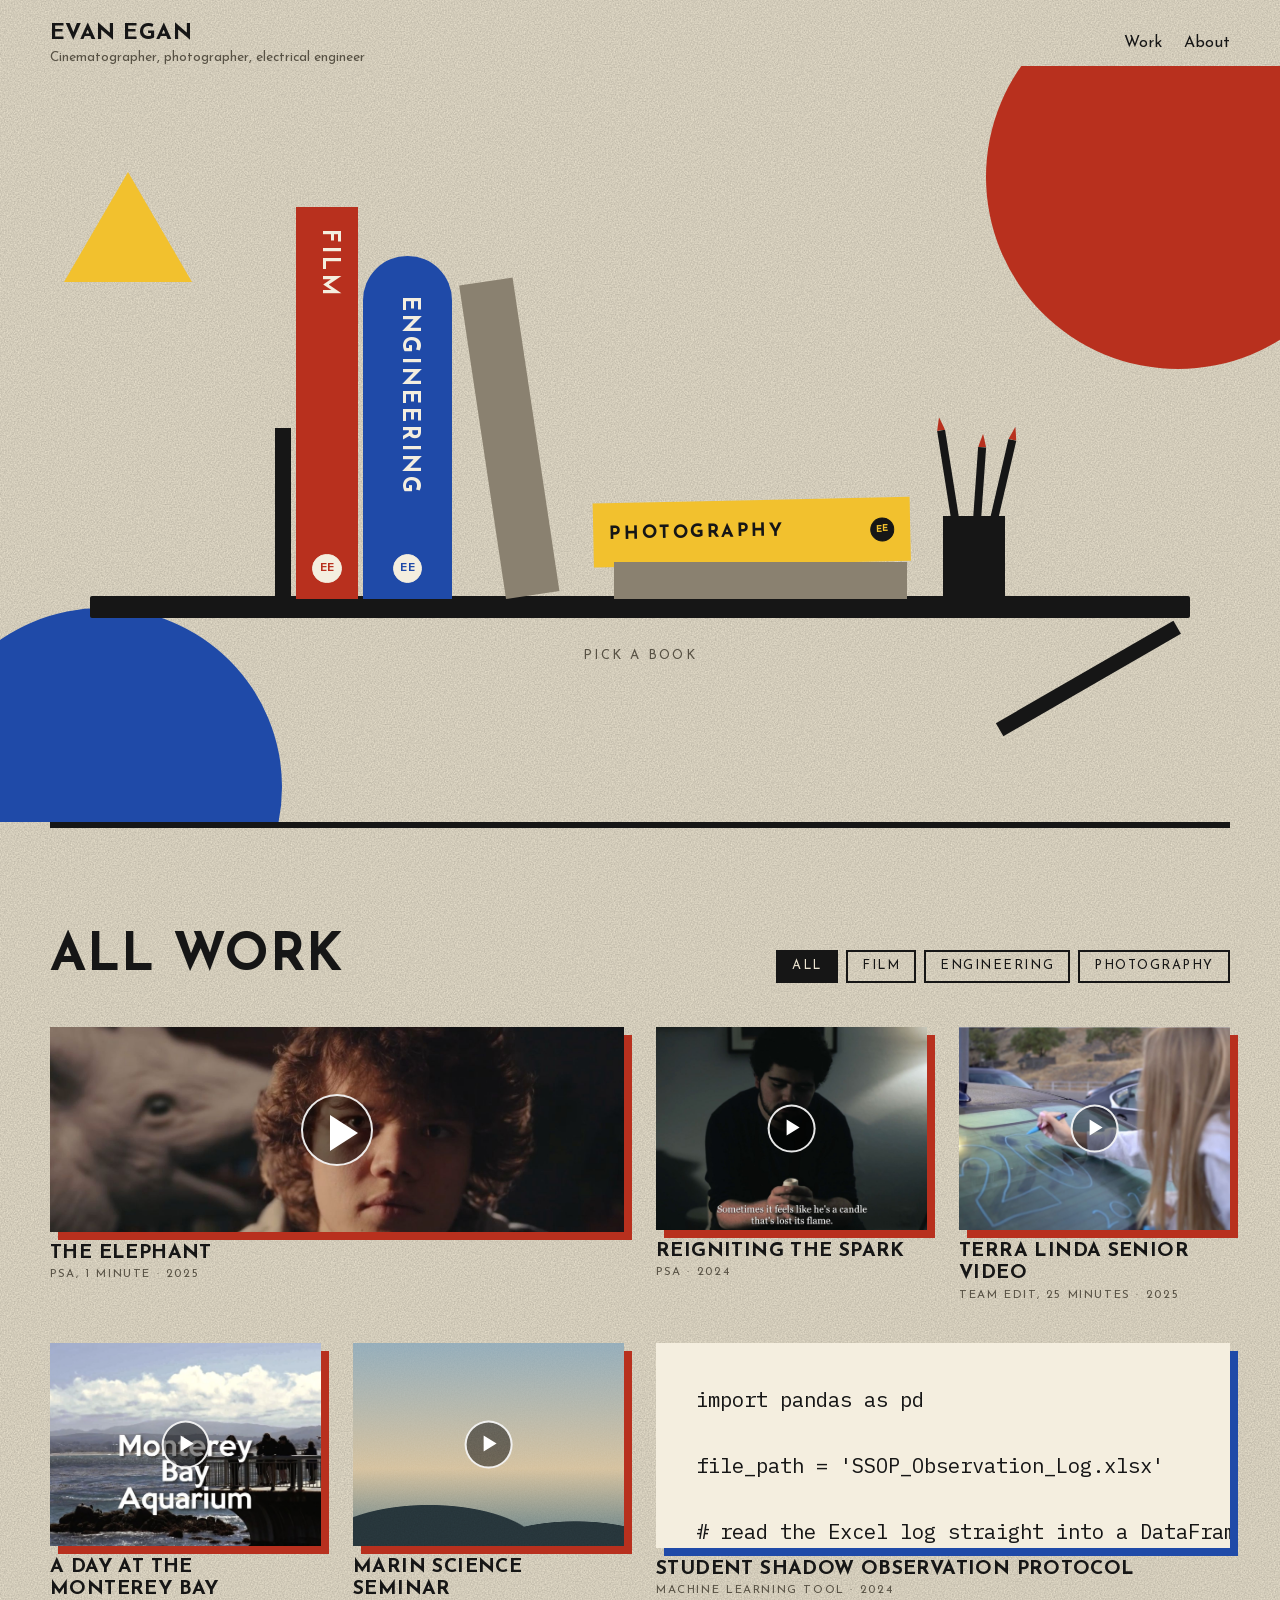
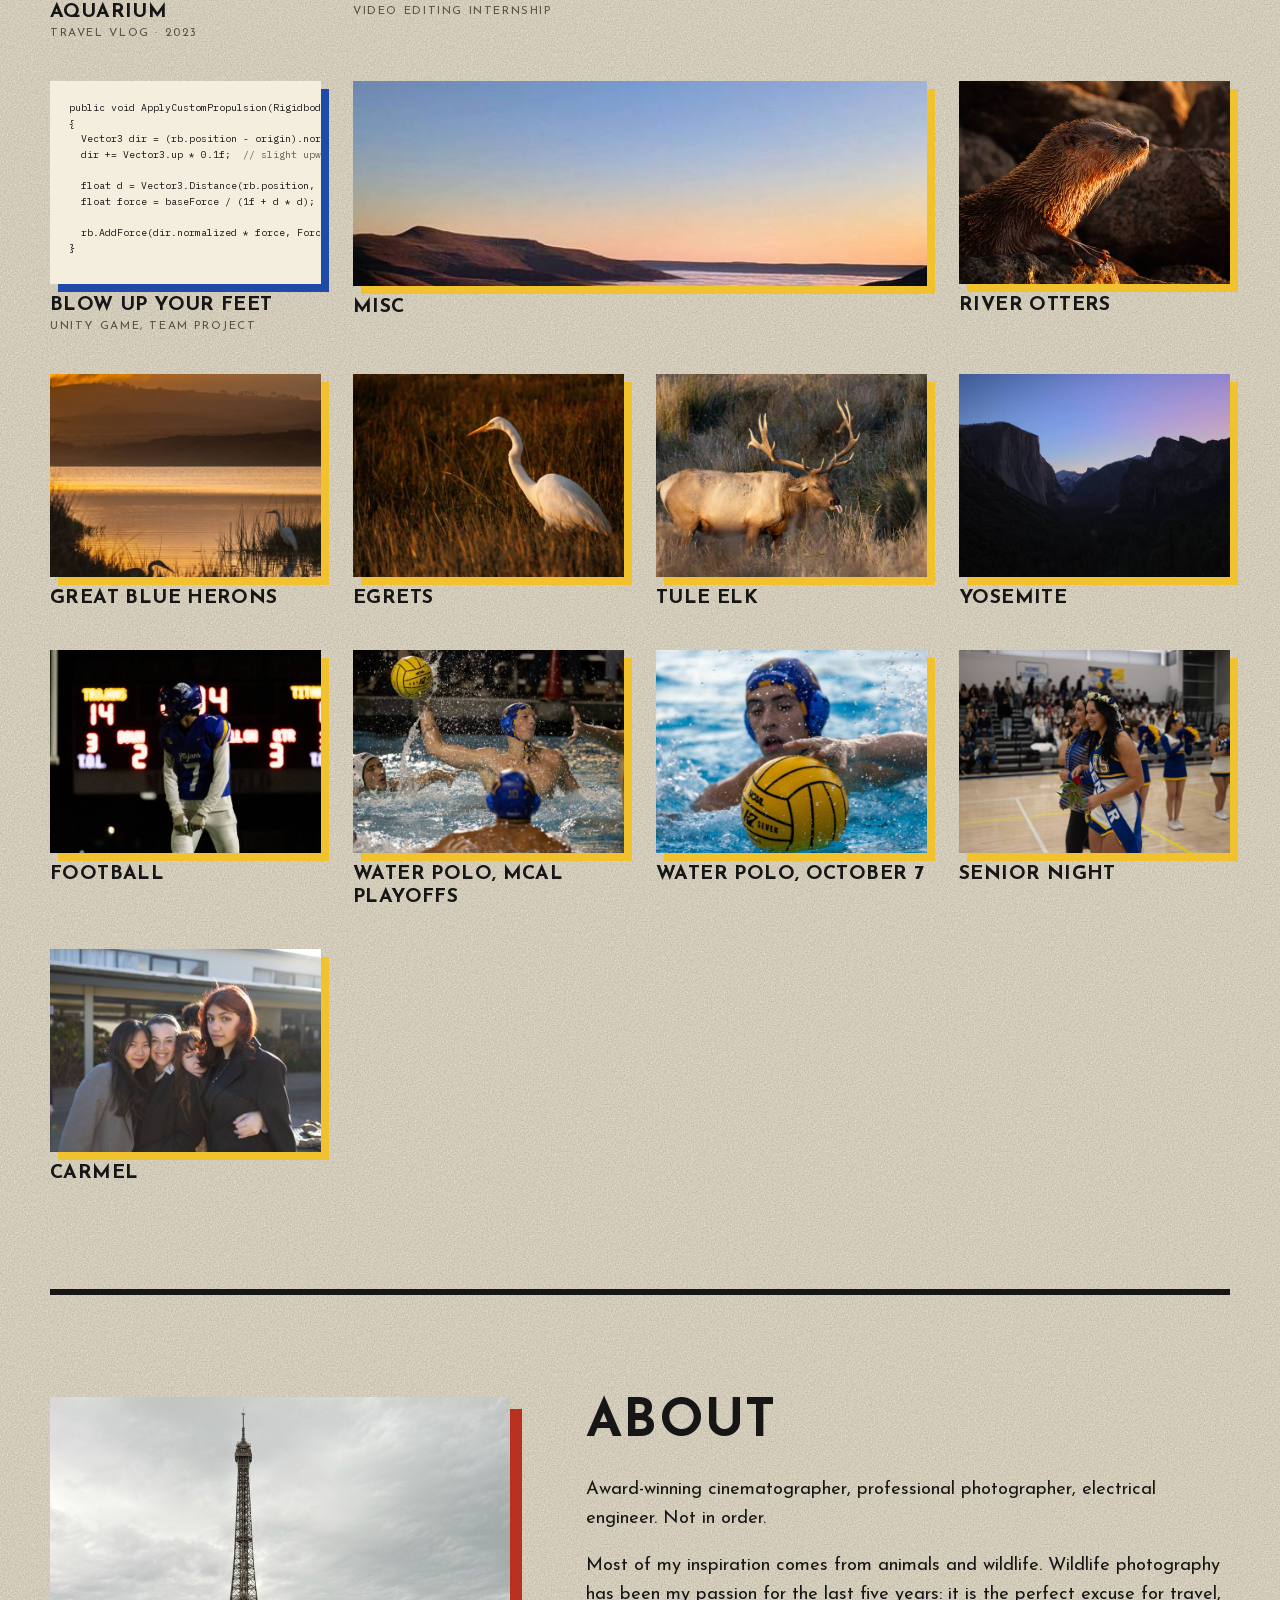
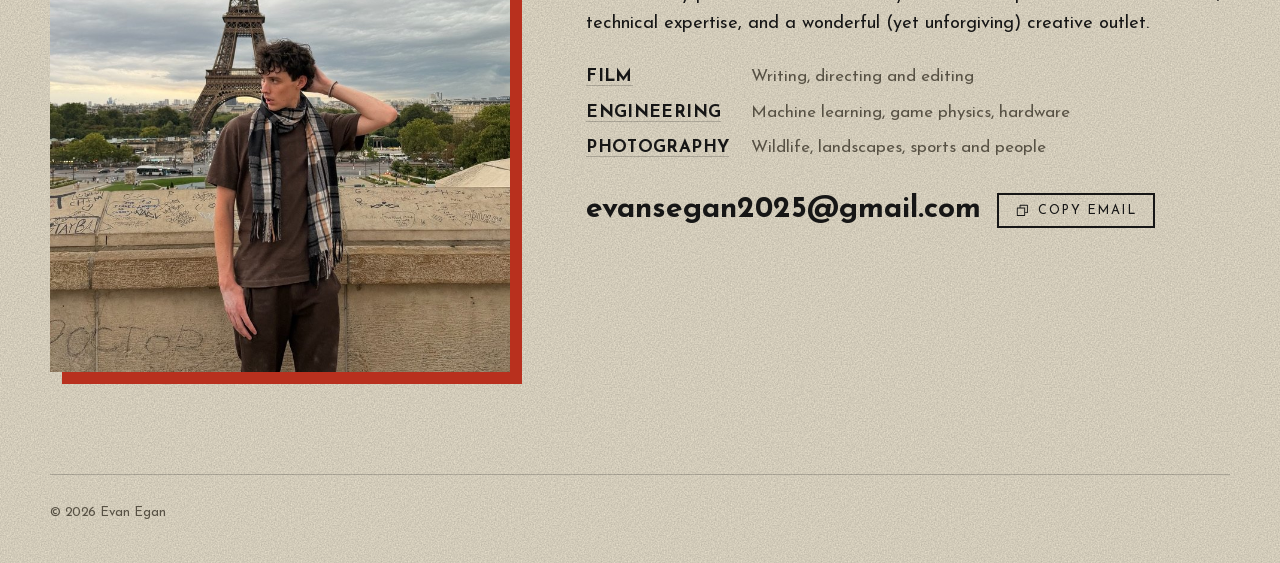
==== commit e73ae62f: "Real contact email and portrait; hide camera trap; tighter Carmel set; esegan.com domain - Contact: " ====
--- a/index.html
+++ b/index.html
@@ -4,15 +4,22 @@
 <meta charset="utf-8">
 <meta name="viewport" content="width=device-width, initial-scale=1, viewport-fit=cover">
 <title>Evan Egan | Films, photographs, design &amp; software</title>
-<meta name="description" content="Portfolio of Evan Egan: films, photographs, design and software, arranged as books on a shelf.">
+<meta name="description" content="Portfolio of Evan Egan: award-winning short films, wildlife and sports photography, and engineering projects, arranged as books on a shelf.">
 <meta property="og:title" content="Evan Egan">
-<meta property="og:description" content="Films, photographs, design and software, arranged as books on a shelf.">
+<meta property="og:description" content="Award-winning short films, wildlife and sports photography, and engineering projects.">
 <meta property="og:type" content="website">
+<meta property="og:url" content="https://esegan.com/">
+<meta property="og:image" content="https://esegan.com/assets/og.jpg">
+<meta property="og:image:width" content="1200">
+<meta property="og:image:height" content="630">
+<meta property="og:image:alt" content="Evan Egan: film, photography and engineering, beside a photo of river otters">
+<meta name="twitter:card" content="summary_large_image">
 <meta name="theme-color" content="#ece4d0">
+<link rel="canonical" href="https://esegan.com/">
 <link rel="icon" href="data:image/svg+xml,%3Csvg xmlns='http://www.w3.org/2000/svg' viewBox='0 0 64 64'%3E%3Crect width='64' height='64' rx='14' fill='%23b8301e'/%3E%3Ctext x='32' y='42' font-family='Georgia,serif' font-size='28' text-anchor='middle' fill='%23f4eedf'%3EEE%3C/text%3E%3C/svg%3E">
 <link rel="preload" href="assets/fonts/JosefinSans-normal-400_700.woff2" as="font" type="font/woff2" crossorigin>
-<link rel="stylesheet" href="fonts.css">
-<link rel="stylesheet" href="styles.css">
+<link rel="stylesheet" href="fonts.css?v=2">
+<link rel="stylesheet" href="styles.css?v=2">
 </head>
 <body>
 <!--BODY-->
@@ -86,11 +93,11 @@
   <div class="lb-bot"><button class="btn" id="lbPrev" aria-label="Previous">←</button><p class="lb-cap" id="lbCap"></p><button class="btn" id="lbNext" aria-label="Next">→</button></div>
 </div>
 
-<noscript><p style="padding:24px;font:16px/1.5 system-ui,sans-serif">This portfolio needs JavaScript to open its books. Write to email@yourdomain.com and I’ll send links directly.</p></noscript>
+<noscript><p style="padding:24px;font:16px/1.5 system-ui,sans-serif">This portfolio needs JavaScript to open its books. Write to evansegan2025@gmail.com and I’ll send links directly.</p></noscript>
 
-<script src="assets/photos/ratios.js"></script>
-<script src="content.js"></script>
-<script src="app.js"></script>
+<script src="assets/photos/ratios.js?v=2"></script>
+<script src="content.js?v=2"></script>
+<script src="app.js?v=2"></script>
 <!--/BODY-->
 </body>
 </html>
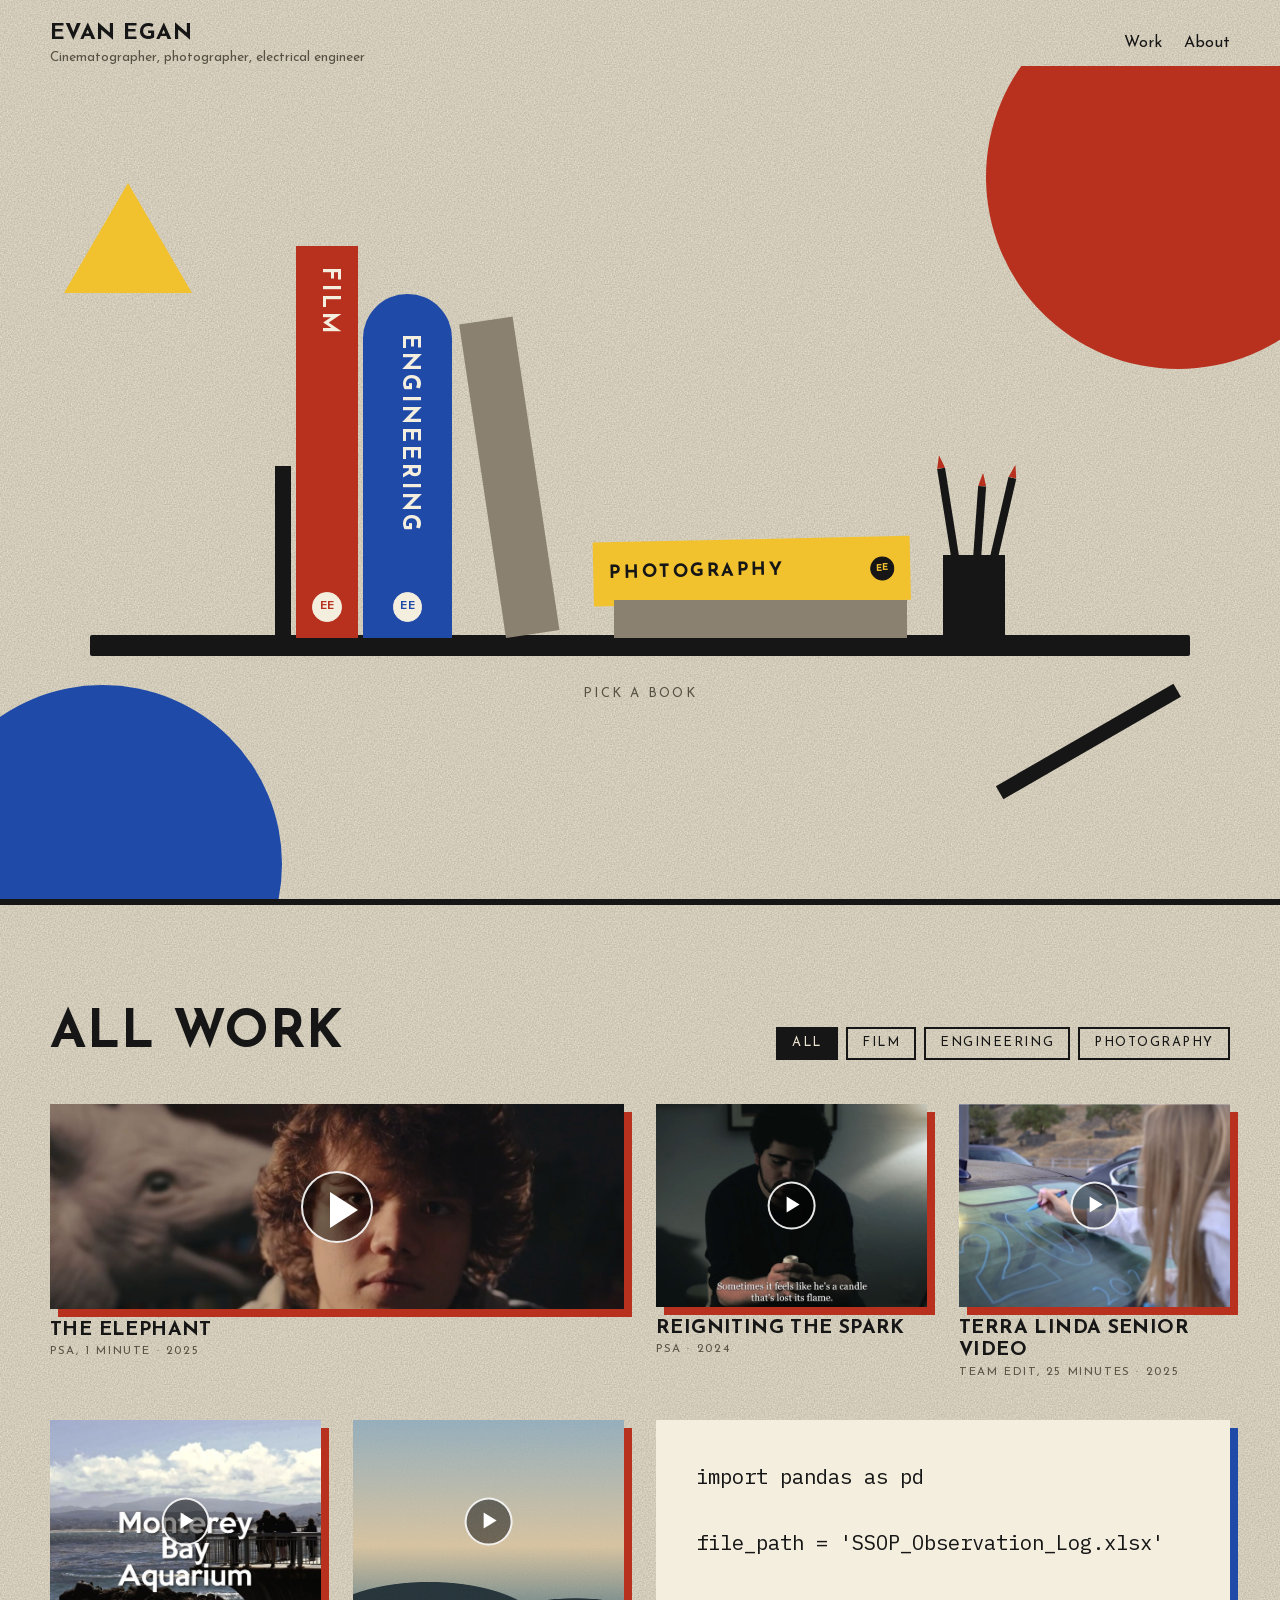
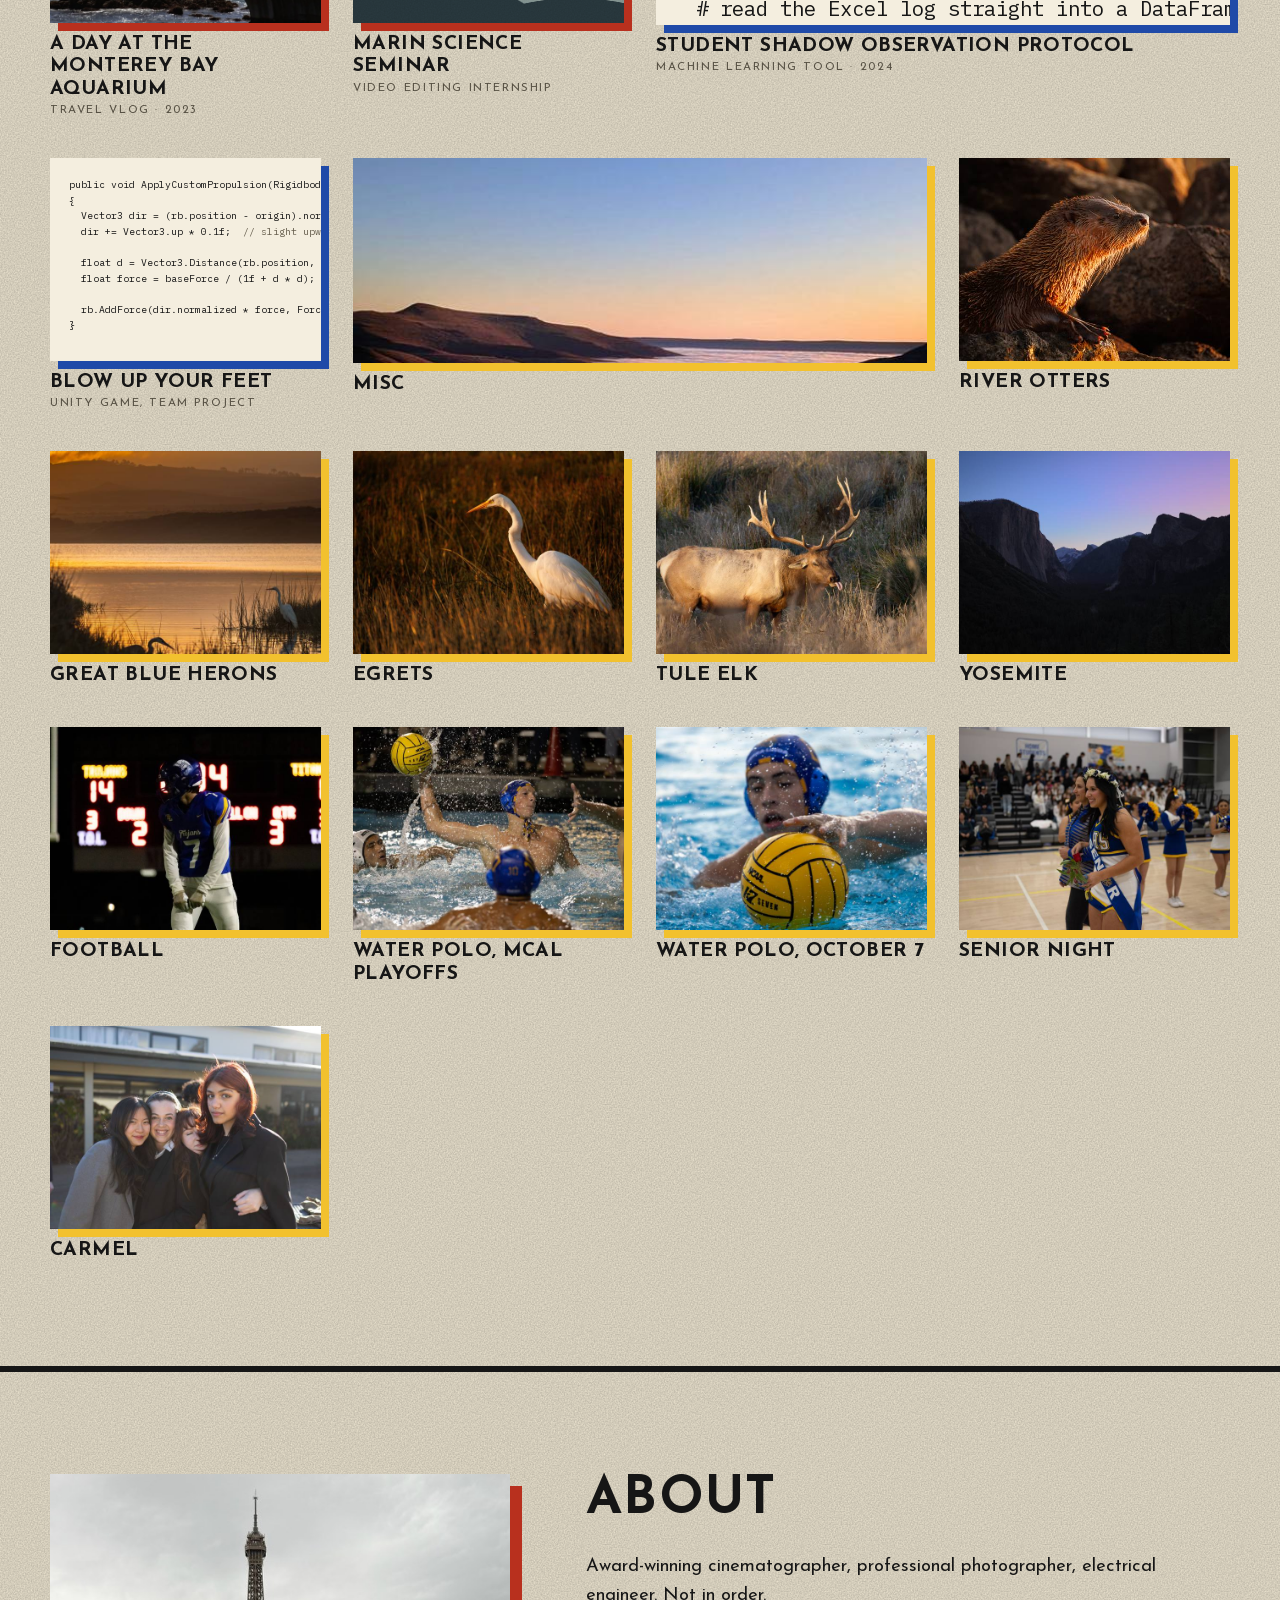
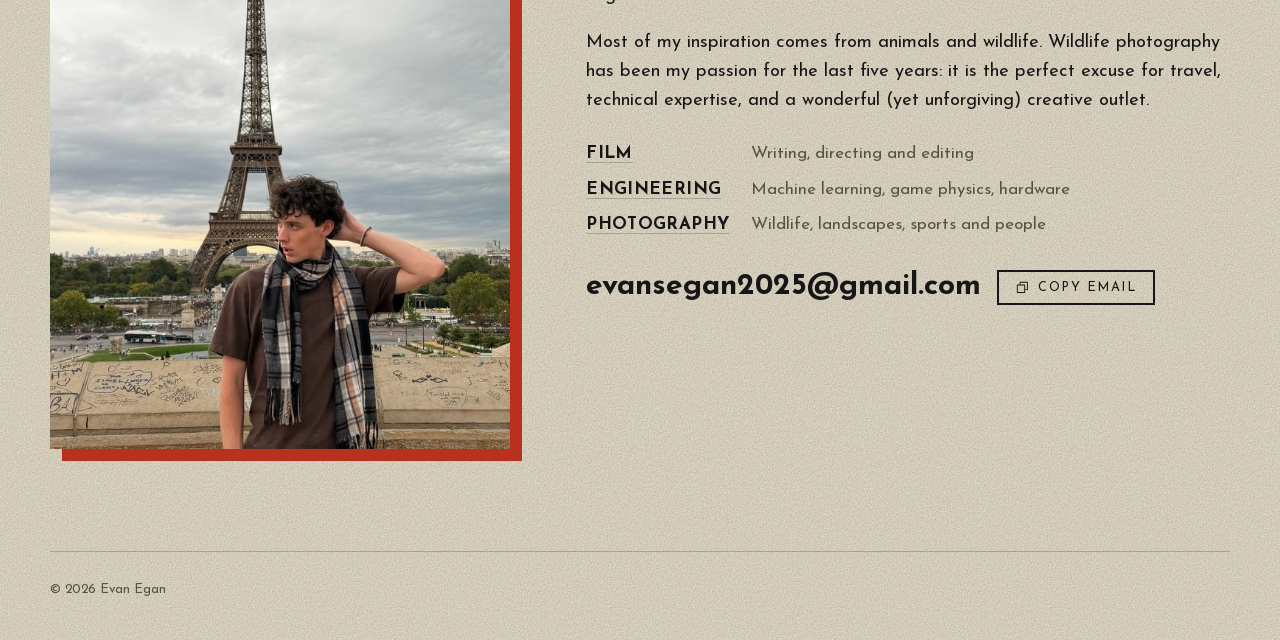
==== commit cc126f82: "Tighter portrait crop; shelf screen fills the window; full-width rule The hero now ends exactly at t" ====
--- a/index.html
+++ b/index.html
@@ -19,7 +19,7 @@
 <link rel="icon" href="data:image/svg+xml,%3Csvg xmlns='http://www.w3.org/2000/svg' viewBox='0 0 64 64'%3E%3Crect width='64' height='64' rx='14' fill='%23b8301e'/%3E%3Ctext x='32' y='42' font-family='Georgia,serif' font-size='28' text-anchor='middle' fill='%23f4eedf'%3EEE%3C/text%3E%3C/svg%3E">
 <link rel="preload" href="assets/fonts/JosefinSans-normal-400_700.woff2" as="font" type="font/woff2" crossorigin>
 <link rel="stylesheet" href="fonts.css?v=2">
-<link rel="stylesheet" href="styles.css?v=2">
+<link rel="stylesheet" href="styles.css?v=3">
 </head>
 <body>
 <!--BODY-->
@@ -96,8 +96,8 @@
 <noscript><p style="padding:24px;font:16px/1.5 system-ui,sans-serif">This portfolio needs JavaScript to open its books. Write to evansegan2025@gmail.com and I’ll send links directly.</p></noscript>
 
 <script src="assets/photos/ratios.js?v=2"></script>
-<script src="content.js?v=2"></script>
-<script src="app.js?v=2"></script>
+<script src="content.js?v=3"></script>
+<script src="app.js?v=3"></script>
 <!--/BODY-->
 </body>
 </html>
--- a/styles.css
+++ b/styles.css
@@ -39,7 +39,7 @@
 .nav a{font-family:var(--f-ui);text-decoration:none;font-size:1rem;padding-block:4px;border-bottom:var(--line-w) solid transparent}
 .nav a:hover{border-bottom-color:currentColor}
 /* hero + shelf */
-.hero{position:relative;margin-inline:calc(var(--gutter) * -1);padding-inline:var(--gutter);min-height:clamp(520px,84vh,980px);min-height:clamp(520px,84dvh,980px);display:flex;flex-direction:column;justify-content:center;padding-block:56px 72px;overflow:hidden}
+.hero{position:relative;margin-inline:calc(var(--gutter) * -1);padding-inline:var(--gutter);min-height:max(520px,calc(100vh - var(--head-h,80px)));min-height:max(520px,calc(100svh - var(--head-h,80px)));display:flex;flex-direction:column;justify-content:center;padding-block:56px 72px;overflow:hidden}
 .decor{position:absolute;inset:0;pointer-events:none;z-index:0}
 .decor .d{position:absolute}
 .scene{position:relative;z-index:1;width:100%;max-width:1100px;margin:0 auto}
@@ -92,8 +92,7 @@
 /* decor pieces */
 /* sections */
 .section{position:relative;z-index:1;max-width:1180px;margin:0 auto;padding-block:clamp(56px,8vw,104px)}
-.rule{border:0;border-top:var(--line-w) solid var(--line);max-width:1180px;margin:0 auto;opacity:.75}
-.rule{border-top-width:6px;opacity:1}
+.rule{border:0;border-top:6px solid var(--line);margin:0 calc(var(--gutter) * -1);opacity:1;position:relative;z-index:1}
 .sec-head{display:flex;align-items:end;justify-content:space-between;flex-wrap:wrap;gap:16px 28px;margin-bottom:clamp(28px,4vw,44px)}
 .sec-title{margin:0;font-family:var(--f-title);font-weight:var(--t-weight);text-transform:var(--t-case);letter-spacing:var(--t-ls);font-size:clamp(30px,4.4vw,52px);line-height:1}
 .filters{display:flex;flex-wrap:wrap;gap:8px}
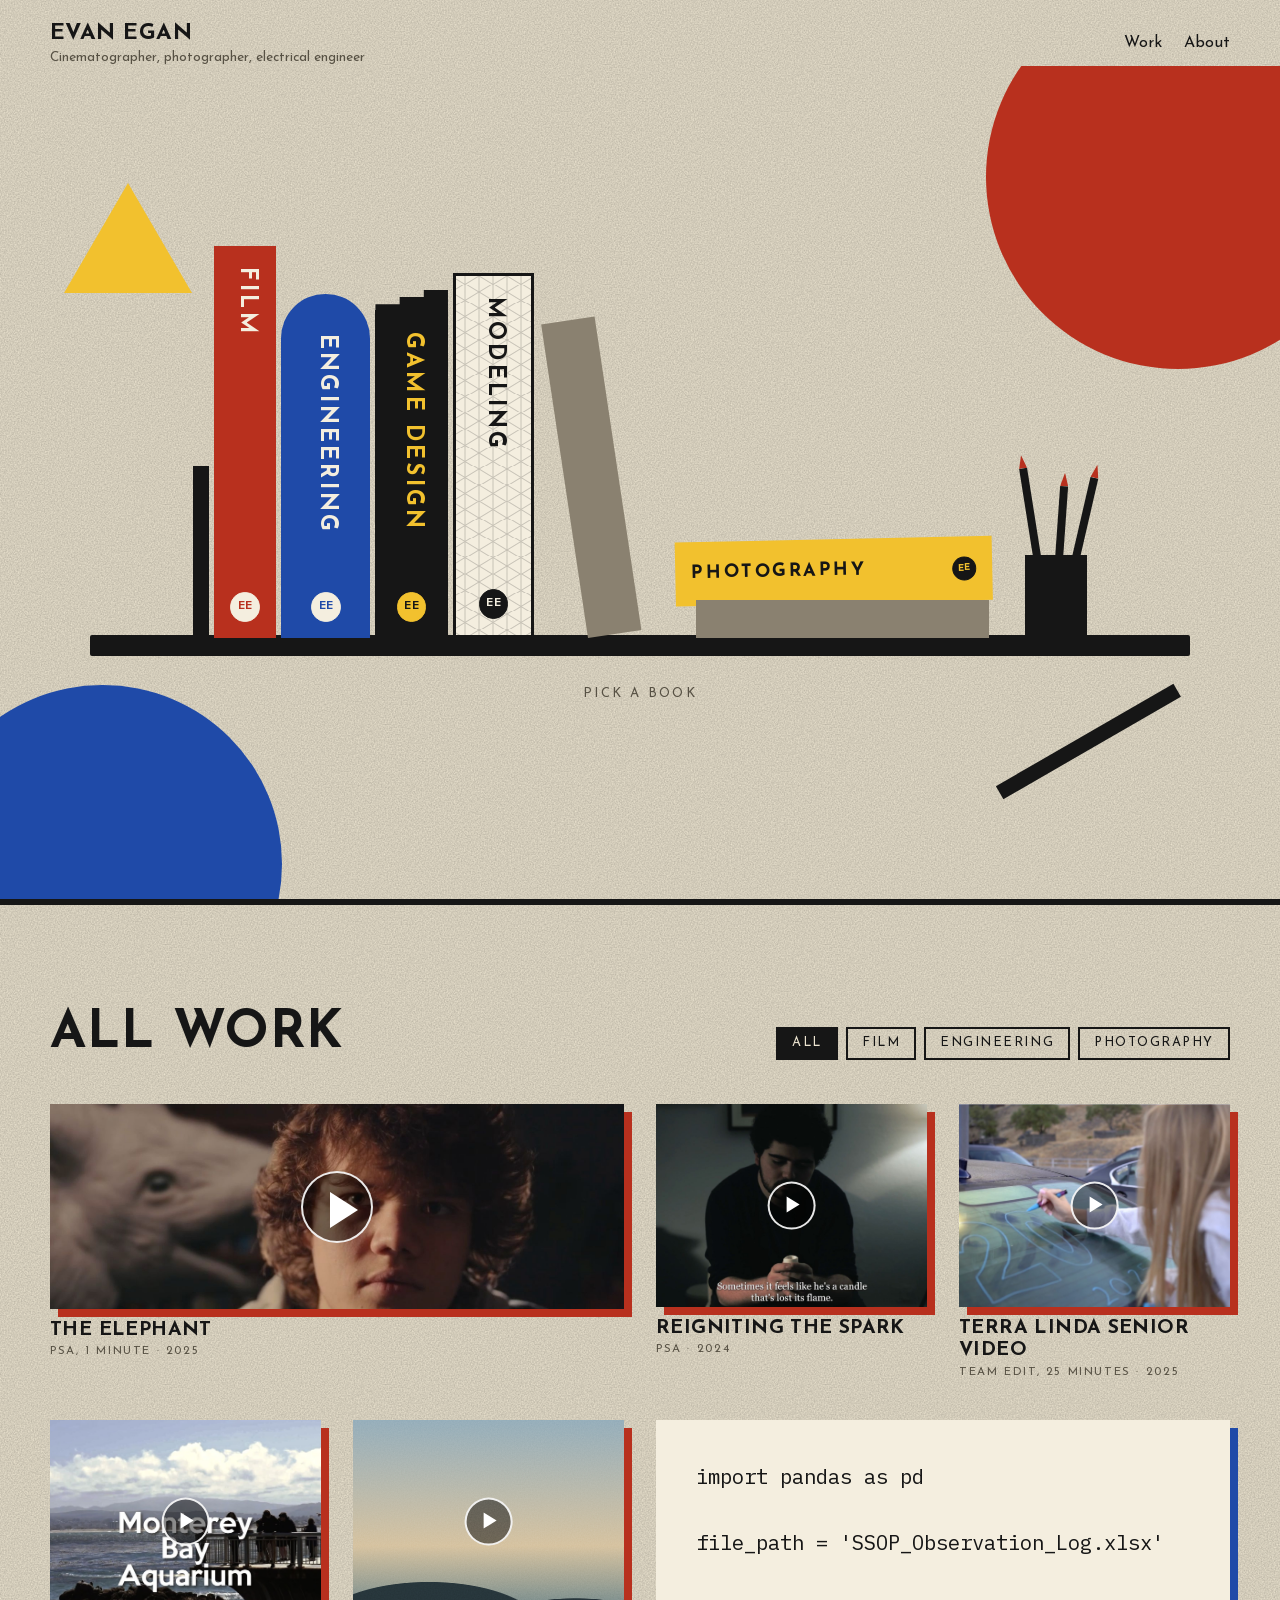
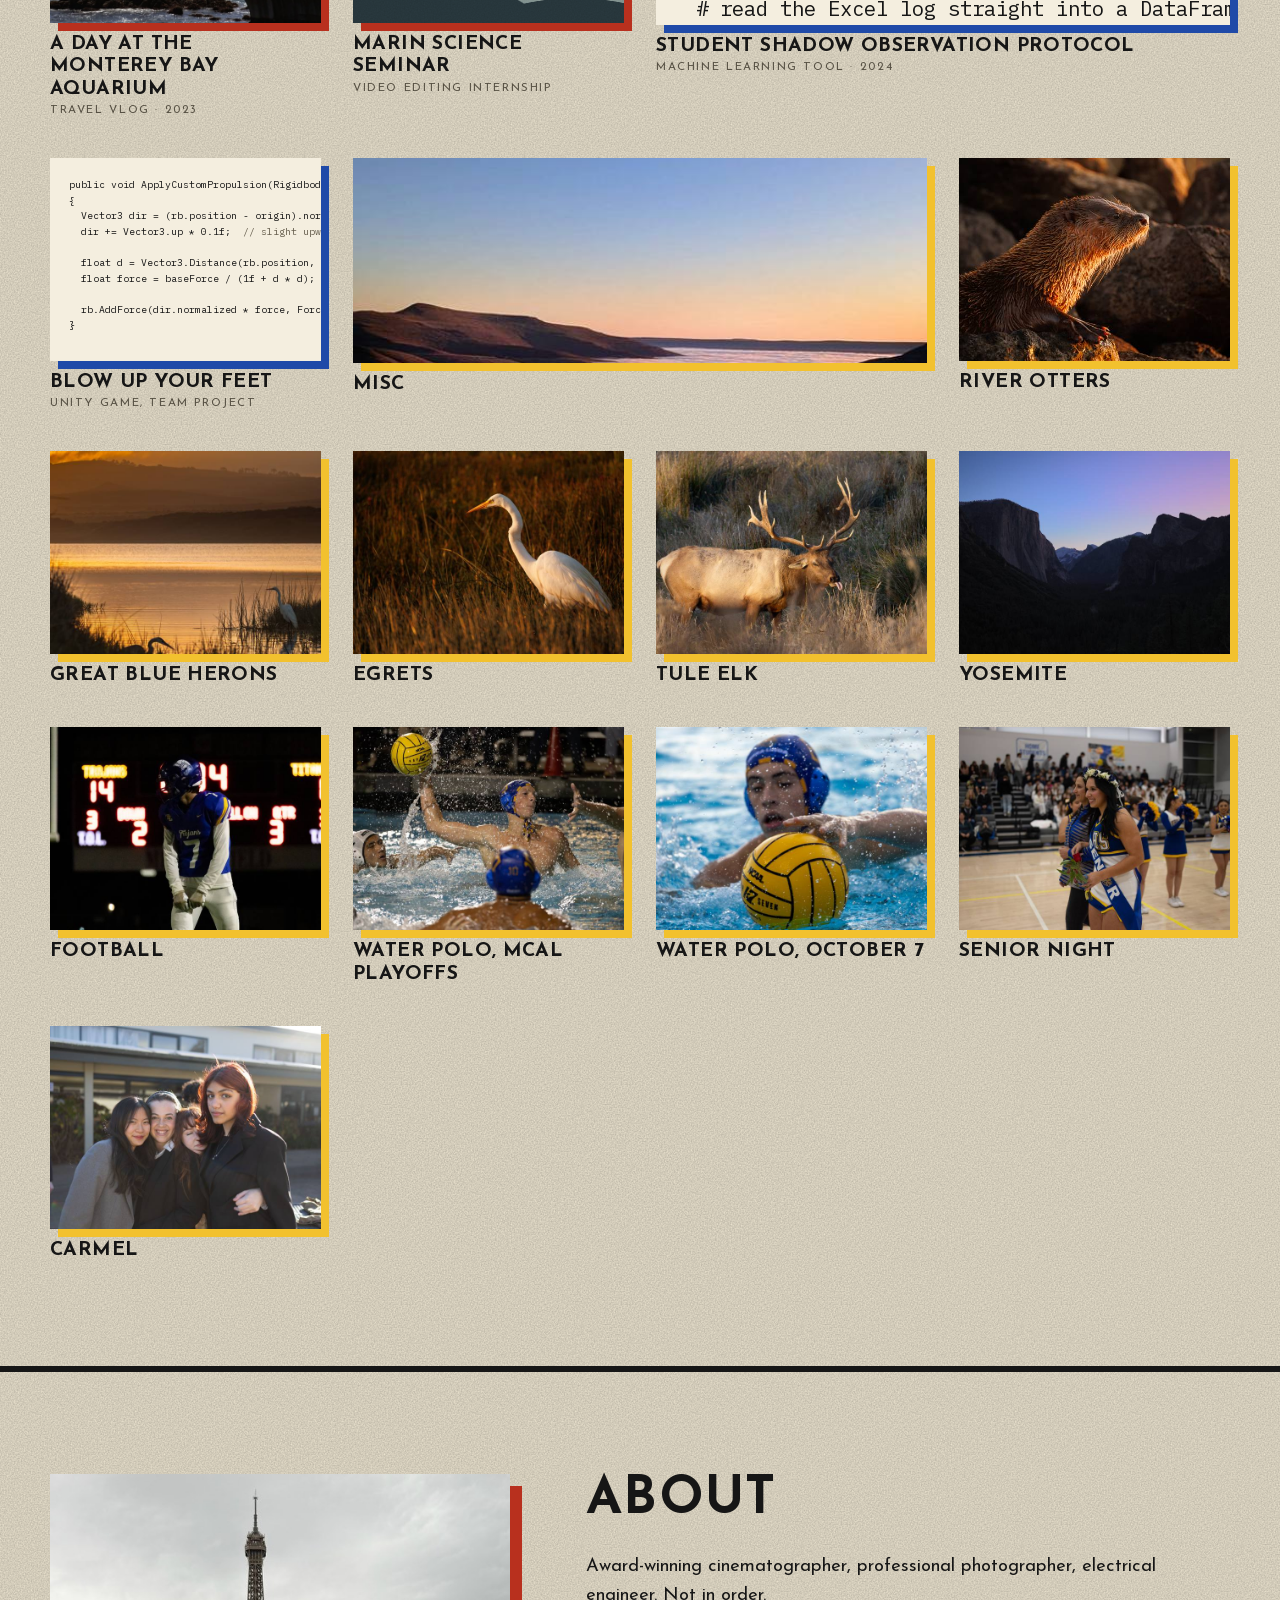
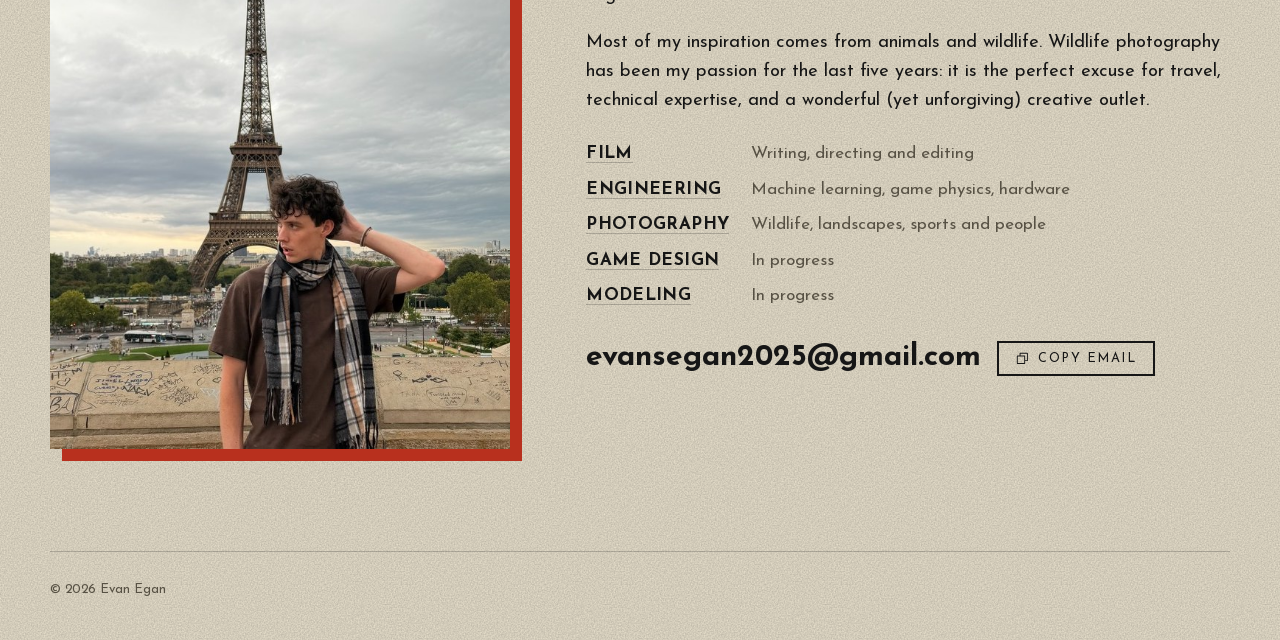
==== commit cdbcfaa7: "Add Game Design and Modeling books, blank for now - Game Design: black spine with yellow lettering a" ====
--- a/index.html
+++ b/index.html
@@ -19,7 +19,7 @@
 <link rel="icon" href="data:image/svg+xml,%3Csvg xmlns='http://www.w3.org/2000/svg' viewBox='0 0 64 64'%3E%3Crect width='64' height='64' rx='14' fill='%23b8301e'/%3E%3Ctext x='32' y='42' font-family='Georgia,serif' font-size='28' text-anchor='middle' fill='%23f4eedf'%3EEE%3C/text%3E%3C/svg%3E">
 <link rel="preload" href="assets/fonts/JosefinSans-normal-400_700.woff2" as="font" type="font/woff2" crossorigin>
 <link rel="stylesheet" href="fonts.css?v=2">
-<link rel="stylesheet" href="styles.css?v=3">
+<link rel="stylesheet" href="styles.css?v=4">
 </head>
 <body>
 <!--BODY-->
@@ -96,8 +96,8 @@
 <noscript><p style="padding:24px;font:16px/1.5 system-ui,sans-serif">This portfolio needs JavaScript to open its books. Write to evansegan2025@gmail.com and I’ll send links directly.</p></noscript>
 
 <script src="assets/photos/ratios.js?v=2"></script>
-<script src="content.js?v=3"></script>
-<script src="app.js?v=3"></script>
+<script src="content.js?v=4"></script>
+<script src="app.js?v=4"></script>
 <!--/BODY-->
 </body>
 </html>
--- a/styles.css
+++ b/styles.css
@@ -89,6 +89,13 @@
 .flat.under{background:#8a8170;border:0}
 .lean{background:#8a8170;border:0}
 .peek{font-family:var(--f-ui);font-size:max(12px,calc(var(--u)*12));text-transform:uppercase;letter-spacing:.14em;background:#161616;color:#f4eedf;padding:6px 10px 4px}
+/* slot 4 (black, Game Design): a stepped, pixel-block top */
+.book[data-fill="4"]:not(.flat)::before{content:"";position:absolute;left:0;right:0;bottom:calc(100% - 1px);height:calc(var(--u)*15 + 1px);background:var(--c);clip-path:polygon(0 100%,0 66.67%,33.33% 66.67%,33.33% 33.33%,66.67% 33.33%,66.67% 0,100% 0,100% 100%)}
+.book[data-fill="4"]:not(.flat) .peek{bottom:calc(100% + var(--u)*29)}
+.book[data-fill="4"]:not(.flat) .ribbon{top:calc(var(--u)*-34)}
+/* slot 5 (cream, Modeling): an isometric wireframe grid */
+:root{--iso:url("data:image/svg+xml,%3Csvg xmlns='http://www.w3.org/2000/svg' width='34.64' height='20' viewBox='0 0 34.64 20'%3E%3Cpath d='M0 0V20M17.32 0V20M34.64 0V20M0 0L34.64 20M0 20L34.64 0' fill='none' stroke='%23161616' stroke-opacity='.2' stroke-width='1' vector-effect='non-scaling-stroke'/%3E%3C/svg%3E")}
+.book[data-fill="5"]{background:var(--iso) center top/calc(var(--u)*20.78) calc(var(--u)*12),var(--c)}
 /* decor pieces */
 /* sections */
 .section{position:relative;z-index:1;max-width:1180px;margin:0 auto;padding-block:clamp(56px,8vw,104px)}
@@ -250,6 +257,16 @@
 .end-books{display:flex;flex-wrap:wrap;gap:1.6cqw}
 .pg-back{align-items:center;justify-content:center}
 .pg-back .mark{width:12cqw;height:12cqw;font-size:4cqw;color:var(--paper-muted)}
+/* blank books: ruled, empty contents */
+.toc-blank{list-style:none;margin:0;padding:0}
+.toc-blank li{height:2.3em;border-bottom:1px dashed color-mix(in srgb,var(--paper-ink) 26%,transparent)}
+.ph-toc.toc-blank li{height:1.95em;border-bottom-style:solid;border-bottom-color:color-mix(in srgb,var(--paper-ink) 14%,transparent)}
+.pg-contents .toc-blank+.note{margin-top:2cqw}
+/* covers carry their spine's motif */
+.spread[data-slot="4"] .cover-in::before{content:"";position:absolute;top:0;right:0;width:42cqw;aspect-ratio:1;background:var(--fc);clip-path:polygon(0 0,100% 0,100% 100%,75% 100%,75% 75%,50% 75%,50% 50%,25% 50%,25% 25%,0 25%)}
+.spread[data-slot="5"] .page.cover,.spread[data-slot="5"] .page.ph-endpaper{background:var(--iso) center/5.2cqw 3cqw,var(--c)}
+.spread[data-slot="5"] .page.cover{box-shadow:inset 0 0 0 3px #161616,18px 24px 44px -16px rgba(0,0,0,.55)}
+.ph-cover .tip.blank{background:var(--pp);outline:3px solid #161616;outline-offset:0}
 .endpaper-pat{background:radial-gradient(circle at 25% 25%,color-mix(in srgb,var(--c) 30%,transparent) 0 1.1cqw,transparent 1.2cqw) 0 0/7cqw 7cqw,color-mix(in srgb,var(--c) 14%,var(--paper))}
 /* ===== book formats ===== */
 /* photo book: square pages packed edge to edge, thin gutters, running feet. Built to hold hundreds of photos. */
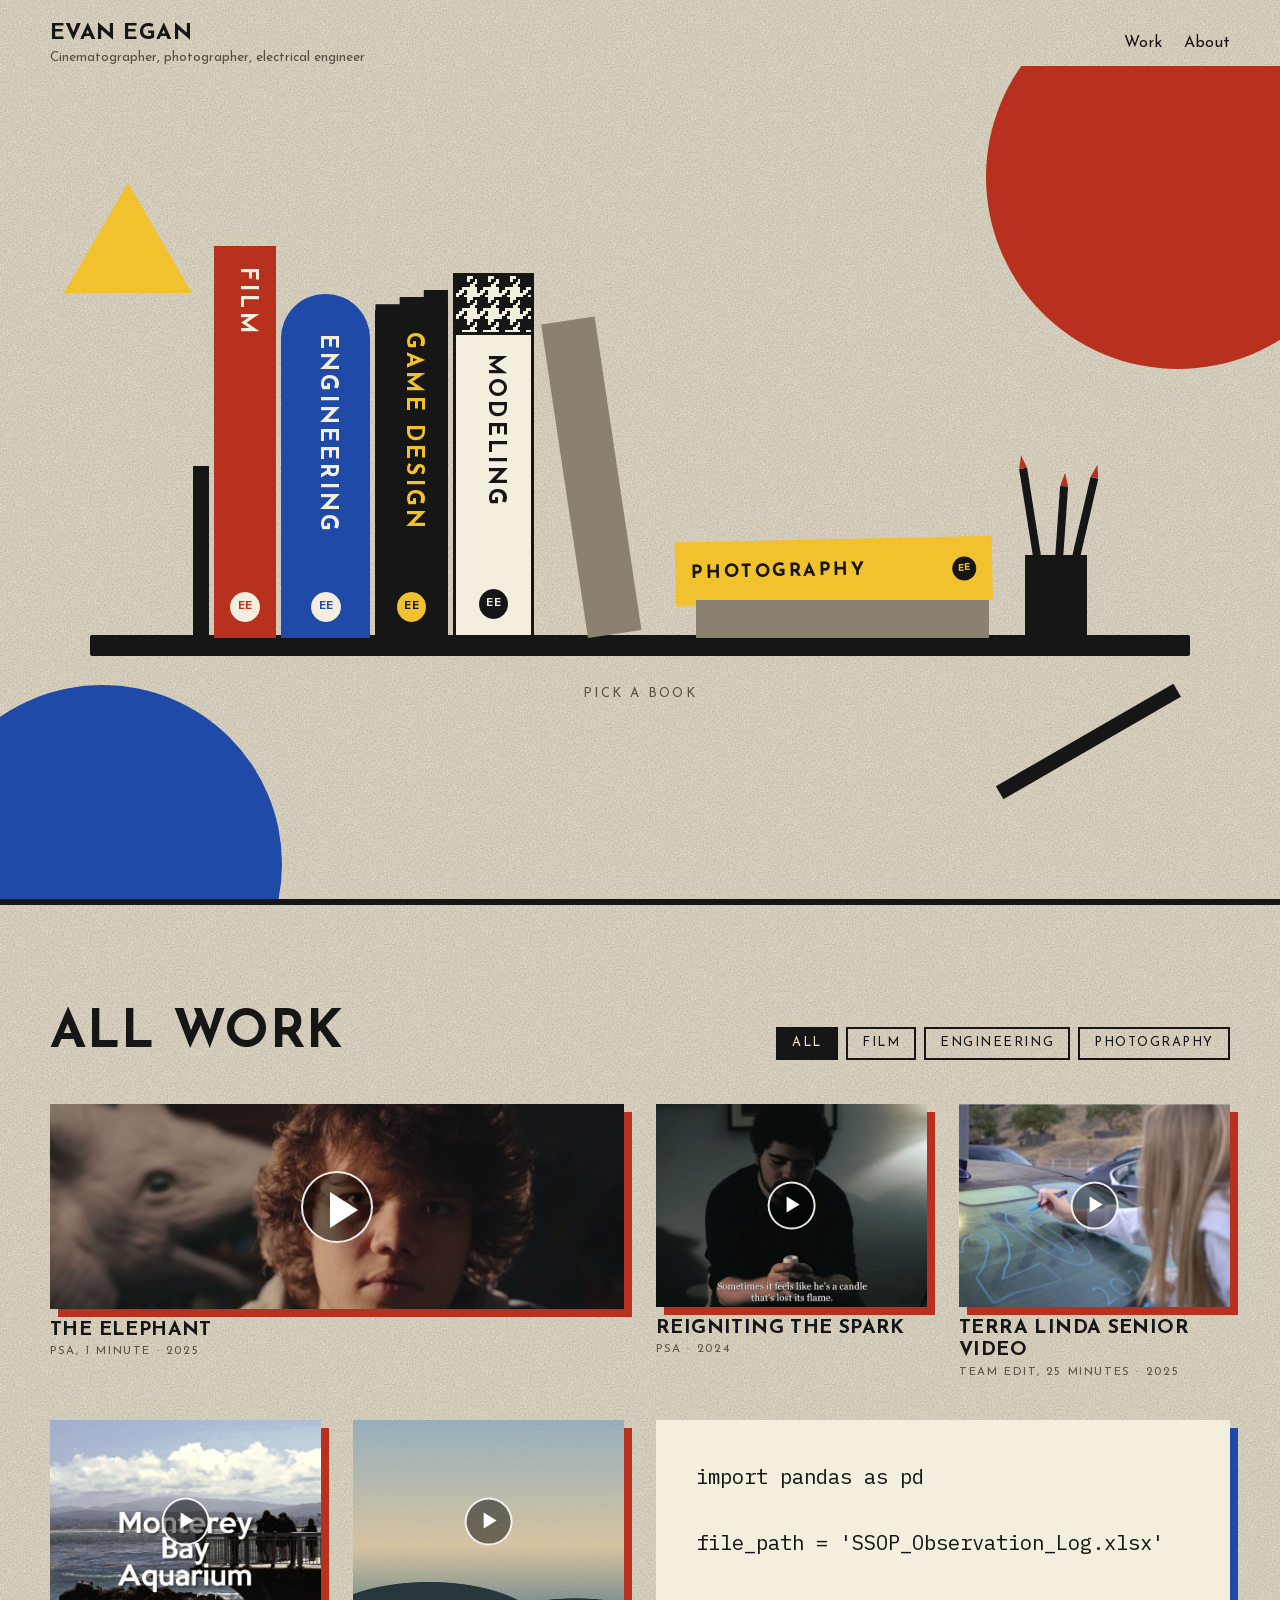
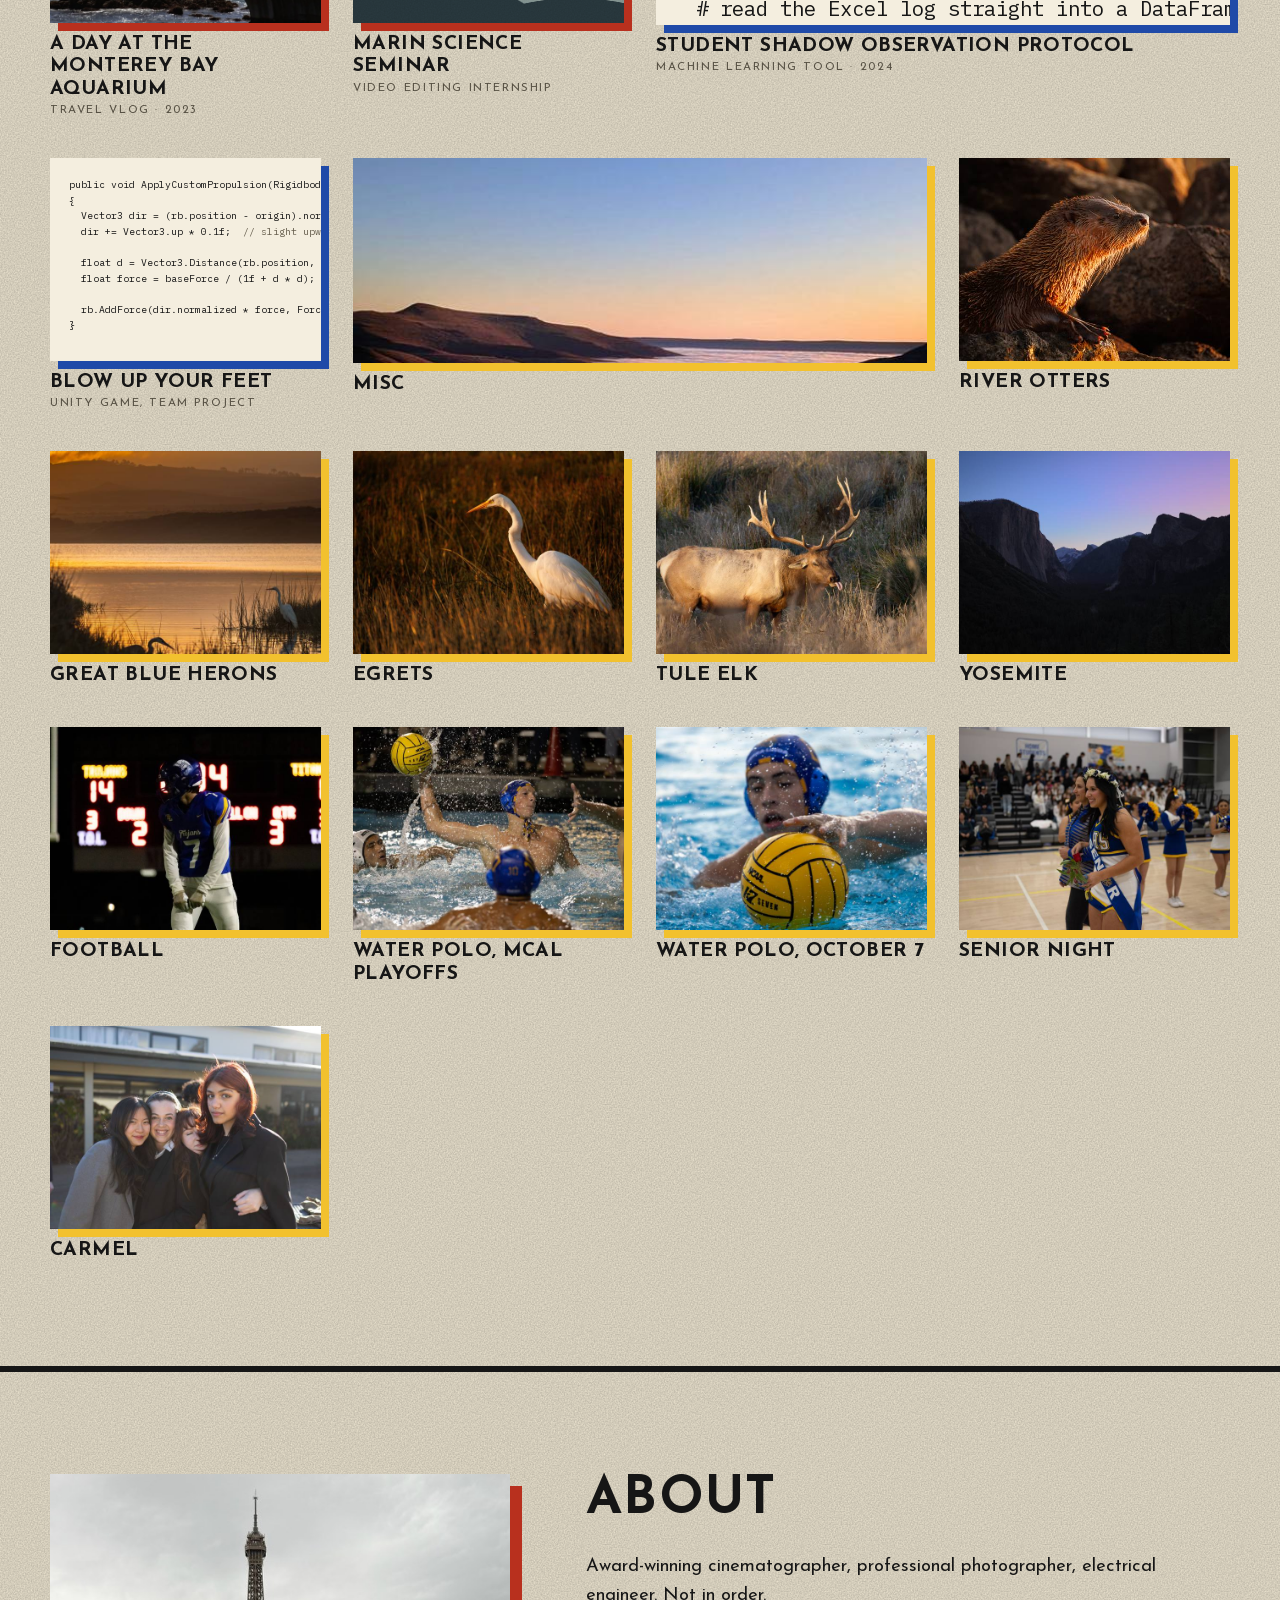
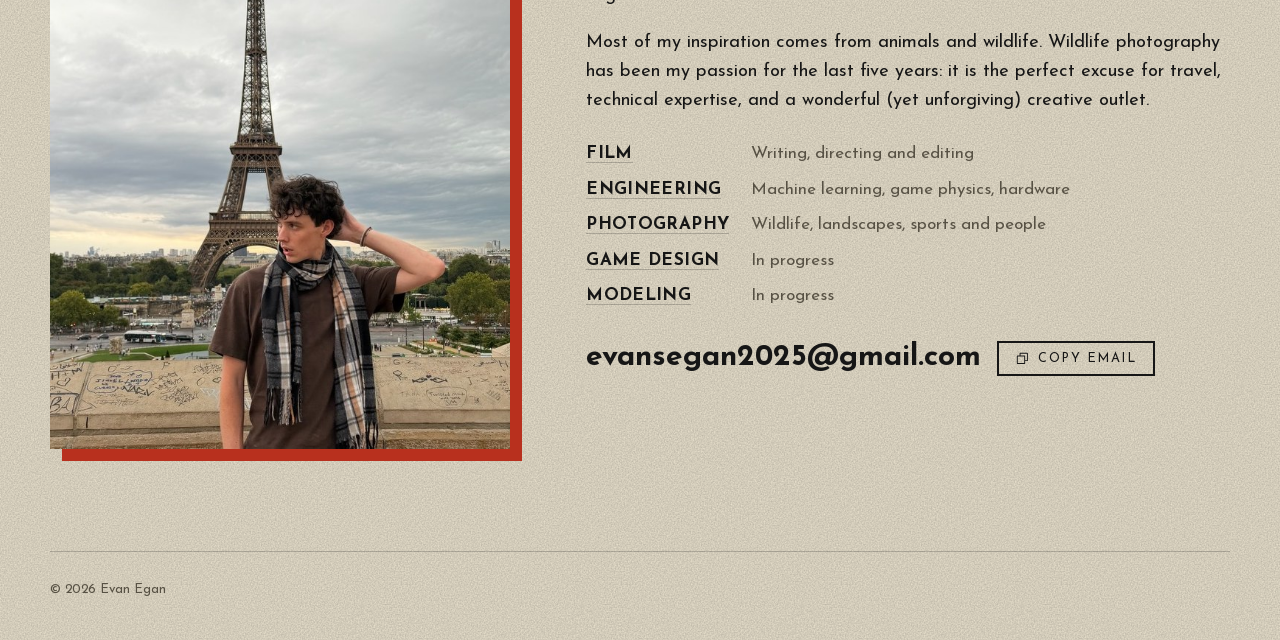
==== commit 33360962: "Modeling is editorial and runway: houndstooth look, photographer credits - Spine: cream with a black" ====
--- a/index.html
+++ b/index.html
@@ -19,7 +19,7 @@
 <link rel="icon" href="data:image/svg+xml,%3Csvg xmlns='http://www.w3.org/2000/svg' viewBox='0 0 64 64'%3E%3Crect width='64' height='64' rx='14' fill='%23b8301e'/%3E%3Ctext x='32' y='42' font-family='Georgia,serif' font-size='28' text-anchor='middle' fill='%23f4eedf'%3EEE%3C/text%3E%3C/svg%3E">
 <link rel="preload" href="assets/fonts/JosefinSans-normal-400_700.woff2" as="font" type="font/woff2" crossorigin>
 <link rel="stylesheet" href="fonts.css?v=2">
-<link rel="stylesheet" href="styles.css?v=4">
+<link rel="stylesheet" href="styles.css?v=5">
 </head>
 <body>
 <!--BODY-->
@@ -96,8 +96,8 @@
 <noscript><p style="padding:24px;font:16px/1.5 system-ui,sans-serif">This portfolio needs JavaScript to open its books. Write to evansegan2025@gmail.com and I’ll send links directly.</p></noscript>
 
 <script src="assets/photos/ratios.js?v=2"></script>
-<script src="content.js?v=4"></script>
-<script src="app.js?v=4"></script>
+<script src="content.js?v=5"></script>
+<script src="app.js?v=5"></script>
 <!--/BODY-->
 </body>
 </html>
--- a/styles.css
+++ b/styles.css
@@ -93,9 +93,10 @@
 .book[data-fill="4"]:not(.flat)::before{content:"";position:absolute;left:0;right:0;bottom:calc(100% - 1px);height:calc(var(--u)*15 + 1px);background:var(--c);clip-path:polygon(0 100%,0 66.67%,33.33% 66.67%,33.33% 33.33%,66.67% 33.33%,66.67% 0,100% 0,100% 100%)}
 .book[data-fill="4"]:not(.flat) .peek{bottom:calc(100% + var(--u)*29)}
 .book[data-fill="4"]:not(.flat) .ribbon{top:calc(var(--u)*-34)}
-/* slot 5 (cream, Modeling): an isometric wireframe grid */
-:root{--iso:url("data:image/svg+xml,%3Csvg xmlns='http://www.w3.org/2000/svg' width='34.64' height='20' viewBox='0 0 34.64 20'%3E%3Cpath d='M0 0V20M17.32 0V20M34.64 0V20M0 0L34.64 20M0 20L34.64 0' fill='none' stroke='%23161616' stroke-opacity='.2' stroke-width='1' vector-effect='non-scaling-stroke'/%3E%3C/svg%3E")}
-.book[data-fill="5"]{background:var(--iso) center top/calc(var(--u)*20.78) calc(var(--u)*12),var(--c)}
+/* slot 5 (cream, Modeling): a houndstooth band, like a cloth-bound spine */
+:root{--hound:url("data:image/svg+xml,%3Csvg xmlns='http://www.w3.org/2000/svg' width='8' height='8' viewBox='0 0 8 8' shape-rendering='crispEdges'%3E%3Cpath d='M0 0h4v1h-4zM6 0h2v1h-2zM0 1h4v1h-4zM5 1h2v1h-2zM0 2h6v1h-6zM0 3h5v1h-5zM7 3h1v1h-1zM0 4h2v1h-2zM0 5h1v1h-1zM3 5h1v1h-1zM2 6h2v1h-2zM1 7h2v1h-2z' fill='%23161616'/%3E%3C/svg%3E")}
+.book[data-fill="5"]:not(.flat){padding-top:calc(var(--u)*58)}
+.book[data-fill="5"]:not(.flat)::before{content:"";position:absolute;left:0;right:0;top:0;height:calc(var(--u)*42);background:var(--hound) 0 0/calc(var(--u)*16) calc(var(--u)*16);border-bottom:3px solid #161616}
 /* decor pieces */
 /* sections */
 .section{position:relative;z-index:1;max-width:1180px;margin:0 auto;padding-block:clamp(56px,8vw,104px)}
@@ -264,8 +265,10 @@
 .pg-contents .toc-blank+.note{margin-top:2cqw}
 /* covers carry their spine's motif */
 .spread[data-slot="4"] .cover-in::before{content:"";position:absolute;top:0;right:0;width:42cqw;aspect-ratio:1;background:var(--fc);clip-path:polygon(0 0,100% 0,100% 100%,75% 100%,75% 75%,50% 75%,50% 50%,25% 50%,25% 25%,0 25%)}
-.spread[data-slot="5"] .page.cover,.spread[data-slot="5"] .page.ph-endpaper{background:var(--iso) center/5.2cqw 3cqw,var(--c)}
-.spread[data-slot="5"] .page.cover{box-shadow:inset 0 0 0 3px #161616,18px 24px 44px -16px rgba(0,0,0,.55)}
+.spread[data-slot="5"] .page.cover{background:linear-gradient(90deg,transparent 0 13%,#161616 13% calc(13% + 3px),var(--c) calc(13% + 3px)),var(--hound) 0 0/4cqw 4cqw,var(--c);box-shadow:inset 0 0 0 3px #161616,18px 24px 44px -16px rgba(0,0,0,.55)}
+.spread[data-slot="5"] .ph-cover{padding-left:calc(13% + 8cqw)}
+.spread[data-slot="5"] .page.ph-endpaper{background:var(--hound) 0 0/6cqw 6cqw,var(--c)}
+.ph-cover .tip.is-p{width:40%;aspect-ratio:4/5}
 .ph-cover .tip.blank{background:var(--pp);outline:3px solid #161616;outline-offset:0}
 .endpaper-pat{background:radial-gradient(circle at 25% 25%,color-mix(in srgb,var(--c) 30%,transparent) 0 1.1cqw,transparent 1.2cqw) 0 0/7cqw 7cqw,color-mix(in srgb,var(--c) 14%,var(--paper))}
 /* ===== book formats ===== */
@@ -324,6 +327,8 @@
 .ph-open-text{display:flex;flex-direction:column;justify-content:flex-end;gap:1.2cqw;padding:1.6cqw .4cqw 0;font-family:'Archivo',system-ui,sans-serif;font-size:clamp(11px,1.85cqw,15px);line-height:1.5;color:var(--paper-ink);min-height:0;overflow:hidden}
 .ph-open-text p{margin:0;max-width:34em}
 .ph-open.is-p .ph-open-text{padding:0 0 0 1.4cqw}
+.ph-open-text .credits{gap:.15em 1.4em;font-size:.92em}
+.ph-open-text .credits dt{font-family:'IBM Plex Mono',ui-monospace,monospace;font-size:.78em;letter-spacing:.06em;text-transform:uppercase;padding-top:.2em}
 .ph-foot{position:absolute;z-index:1;left:var(--m);right:var(--m);bottom:0;height:var(--mb);display:flex;align-items:center;gap:2cqw;
   font-family:'IBM Plex Mono',ui-monospace,monospace;font-size:clamp(8.5px,1.3cqw,11px);letter-spacing:.06em;text-transform:uppercase;color:var(--paper-muted);font-variant-numeric:tabular-nums}
 .odd .ph-foot{flex-direction:row-reverse}
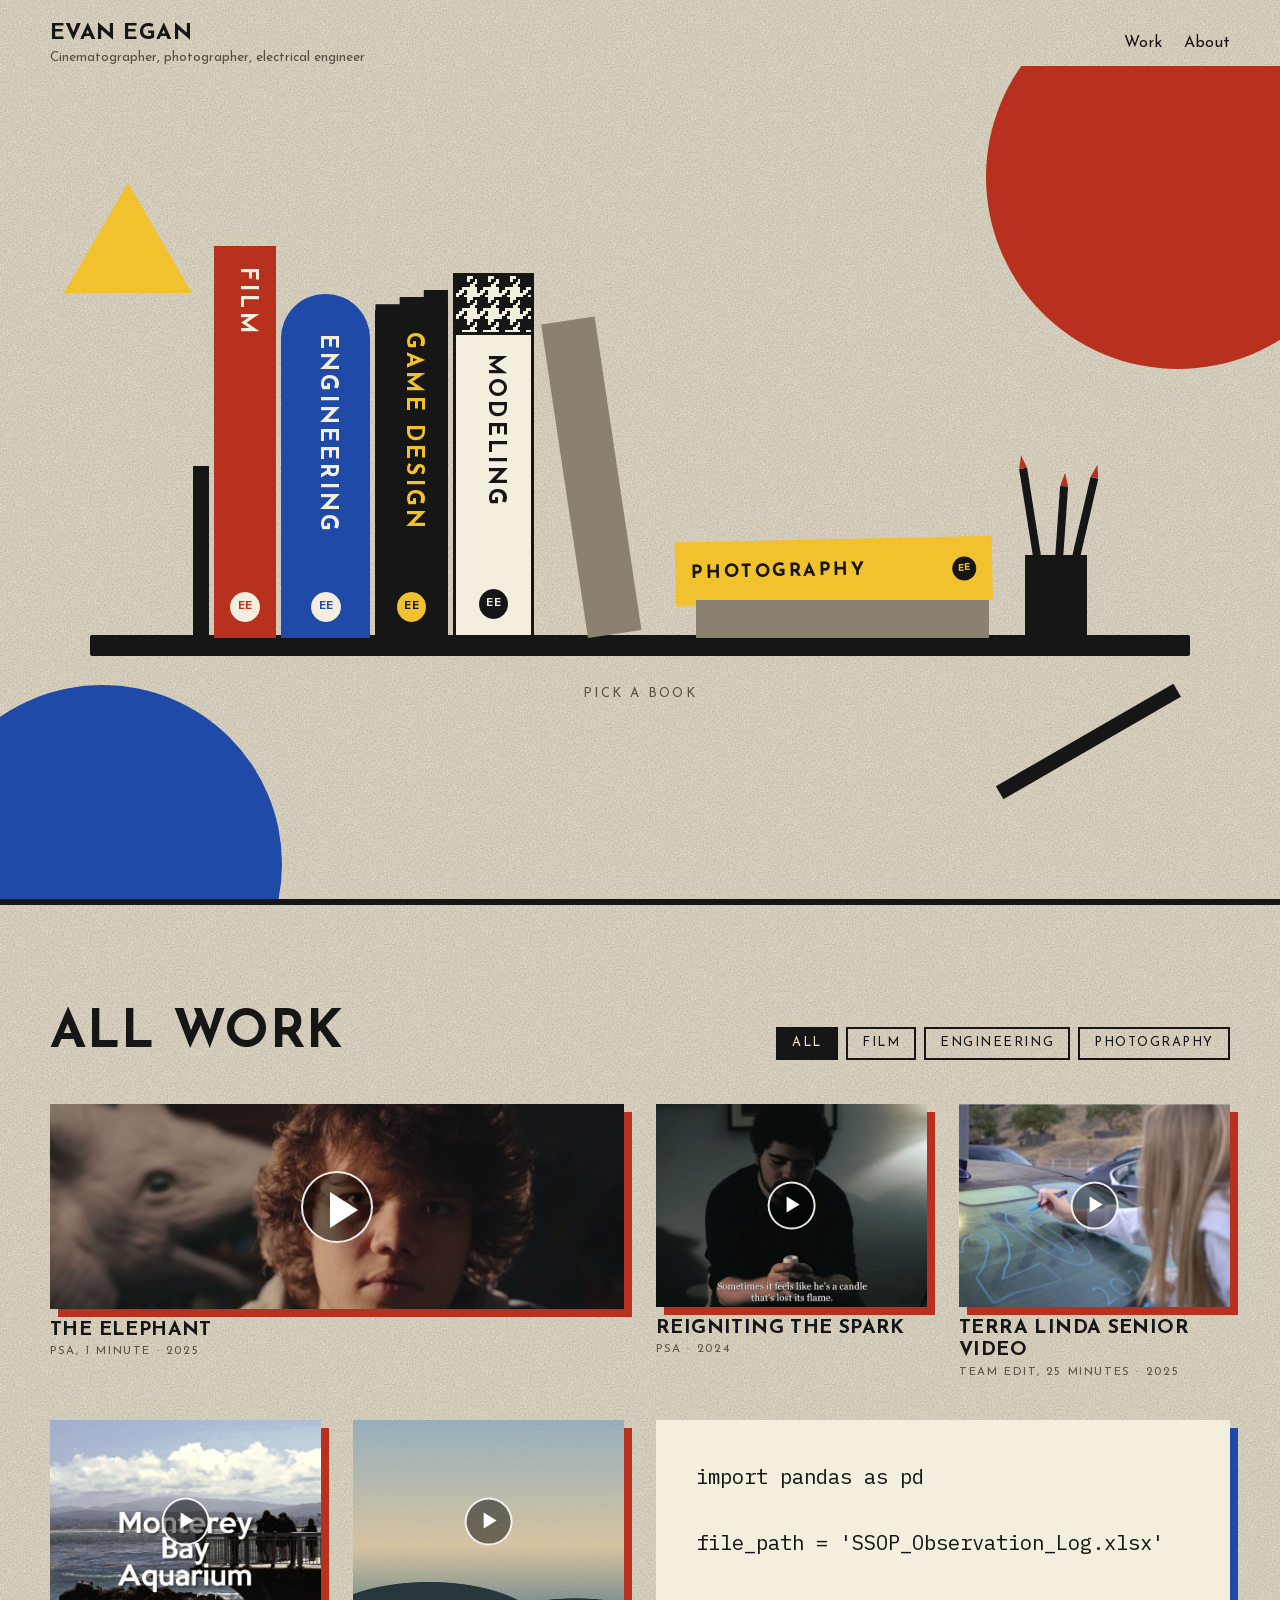
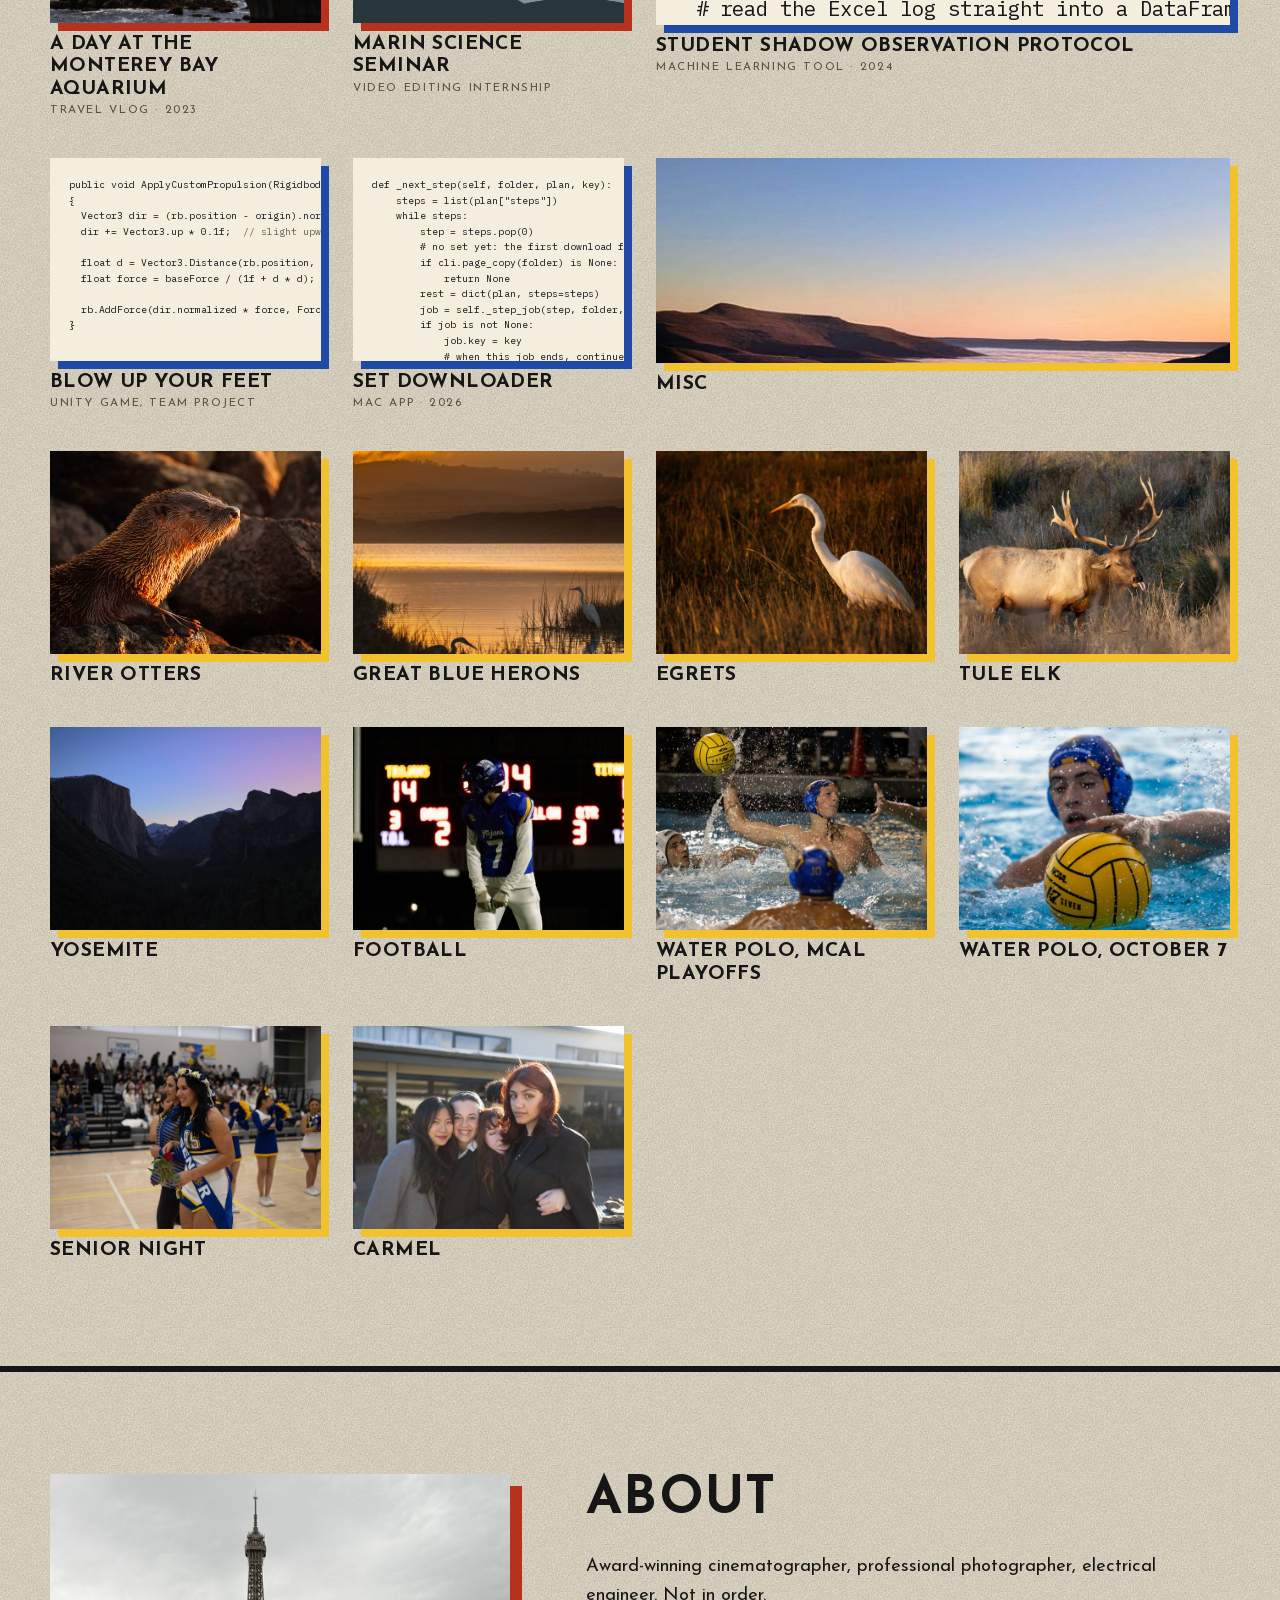
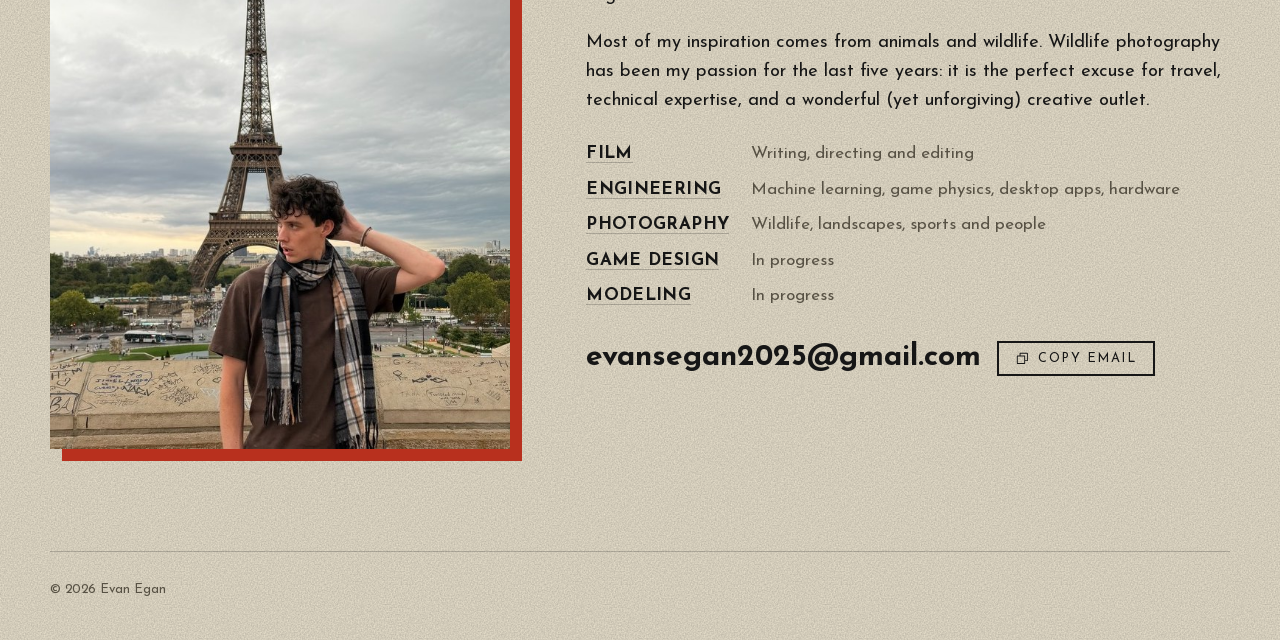
==== commit fa391a8c: "Engineering: full report on Set Downloader Adds Set Downloader (Mac app, 2026) to the Engineering bo" ====
--- a/index.html
+++ b/index.html
@@ -19,7 +19,7 @@
 <link rel="icon" href="data:image/svg+xml,%3Csvg xmlns='http://www.w3.org/2000/svg' viewBox='0 0 64 64'%3E%3Crect width='64' height='64' rx='14' fill='%23b8301e'/%3E%3Ctext x='32' y='42' font-family='Georgia,serif' font-size='28' text-anchor='middle' fill='%23f4eedf'%3EEE%3C/text%3E%3C/svg%3E">
 <link rel="preload" href="assets/fonts/JosefinSans-normal-400_700.woff2" as="font" type="font/woff2" crossorigin>
 <link rel="stylesheet" href="fonts.css?v=2">
-<link rel="stylesheet" href="styles.css?v=5">
+<link rel="stylesheet" href="styles.css?v=6">
 </head>
 <body>
 <!--BODY-->
@@ -96,8 +96,8 @@
 <noscript><p style="padding:24px;font:16px/1.5 system-ui,sans-serif">This portfolio needs JavaScript to open its books. Write to evansegan2025@gmail.com and I’ll send links directly.</p></noscript>
 
 <script src="assets/photos/ratios.js?v=2"></script>
-<script src="content.js?v=5"></script>
-<script src="app.js?v=5"></script>
+<script src="content.js?v=6"></script>
+<script src="app.js?v=6"></script>
 <!--/BODY-->
 </body>
 </html>
--- a/styles.css
+++ b/styles.css
@@ -383,6 +383,12 @@
 .pk-nb-text .pg{font-size:clamp(11.5px,2.4cqw,15px);gap:2.4cqw}
 .pk-nb-fig .plate figcaption b{color:var(--paper-ink);font-weight:500;margin-right:.5em}
 .pk-nb-fig .credits{margin-top:1cqw}
+/* report pages: one section each */
+.pk-nb-report .pg{font-size:clamp(11px,2.3cqw,14.5px);gap:2.2cqw;line-height:1.55}
+.rp-h{margin:0;font-family:var(--f-title);font-weight:var(--t-weight);text-transform:var(--t-case);letter-spacing:var(--t-ls);font-size:clamp(17px,4.6cqw,28px);line-height:1.05;text-wrap:balance}
+.rp-list{margin:0;padding-left:1.1em;display:flex;flex-direction:column;gap:.35em;text-wrap:pretty}
+.rp-list li::marker{color:var(--accent)}
+.page.nb-gridpaper{background:linear-gradient(color-mix(in srgb,var(--c) 14%,transparent) 1px,transparent 1px) 0 0/5cqw 5cqw,linear-gradient(90deg,color-mix(in srgb,var(--c) 14%,transparent) 1px,transparent 1px) 0 0/5cqw 5cqw,var(--paper-bg)}
 /* generated placeholder art */
 .art{position:relative;display:block}
 .grainy{position:relative;overflow:hidden}
